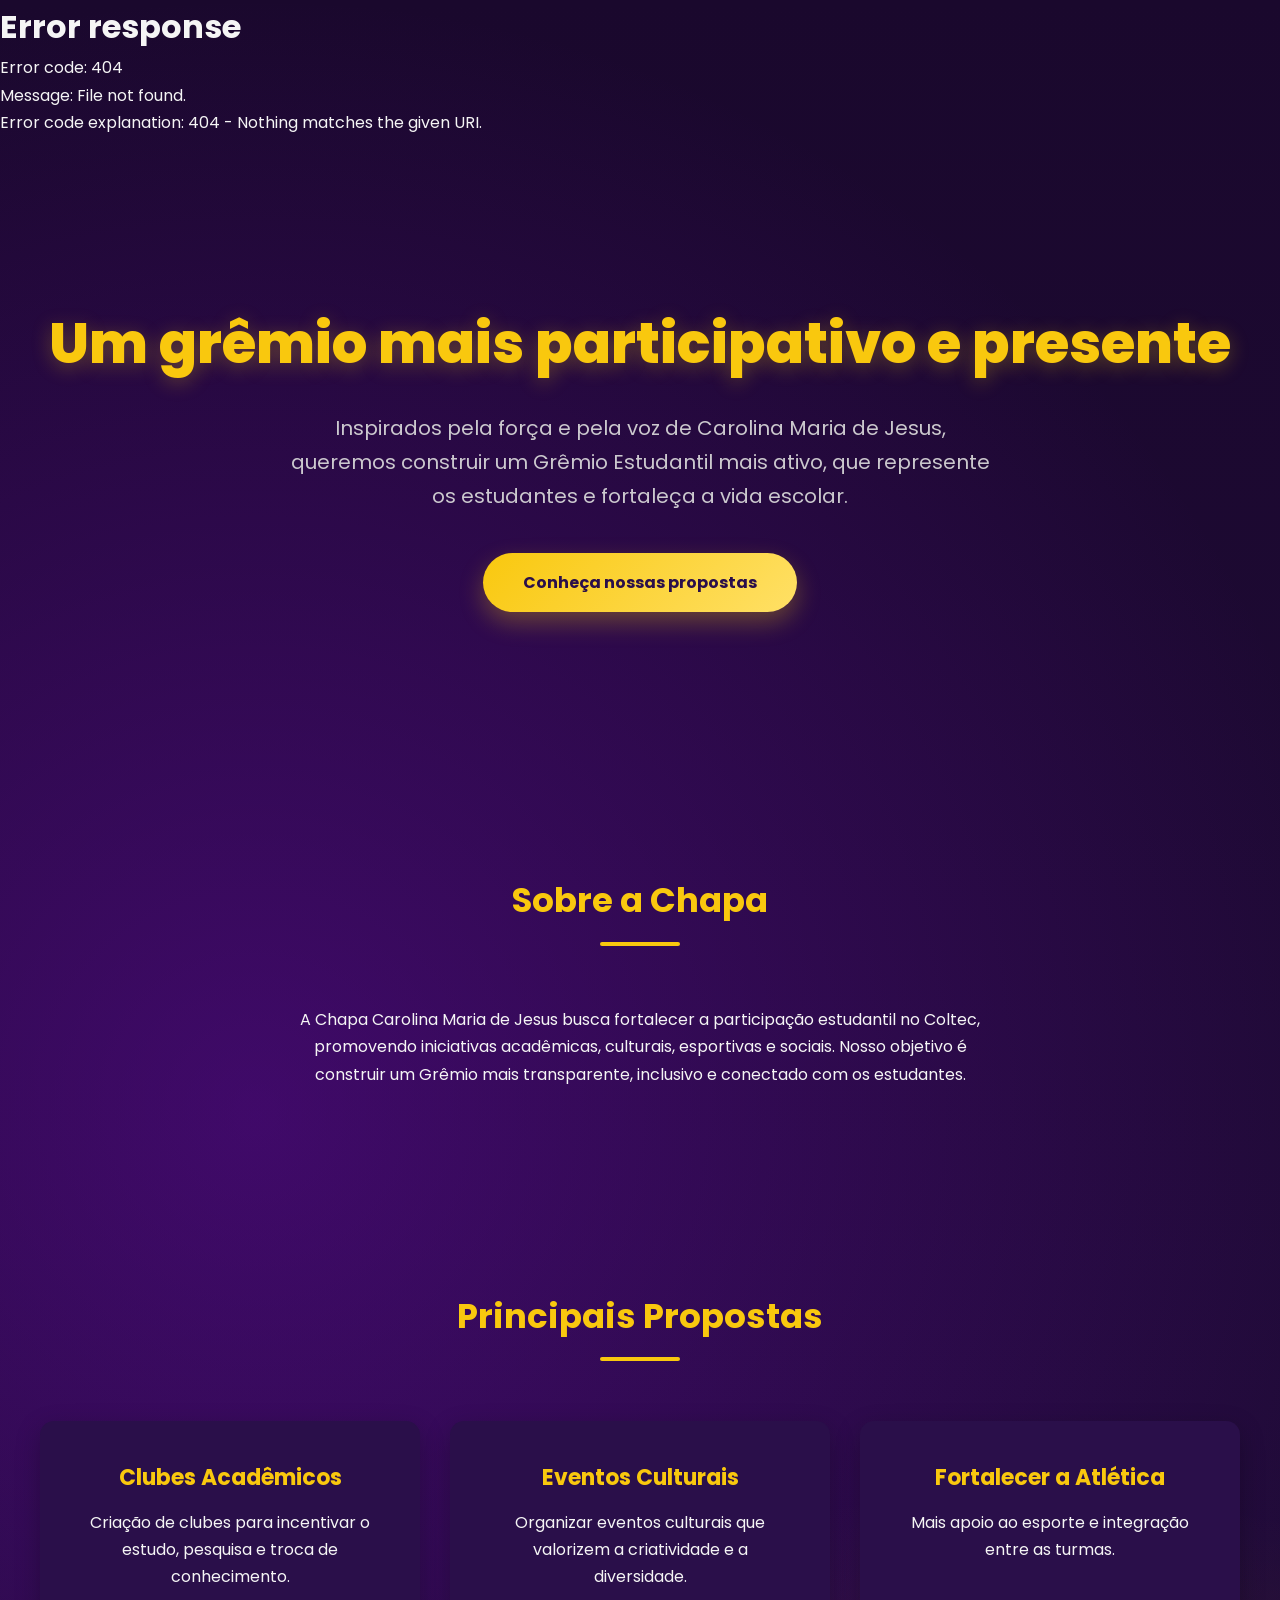
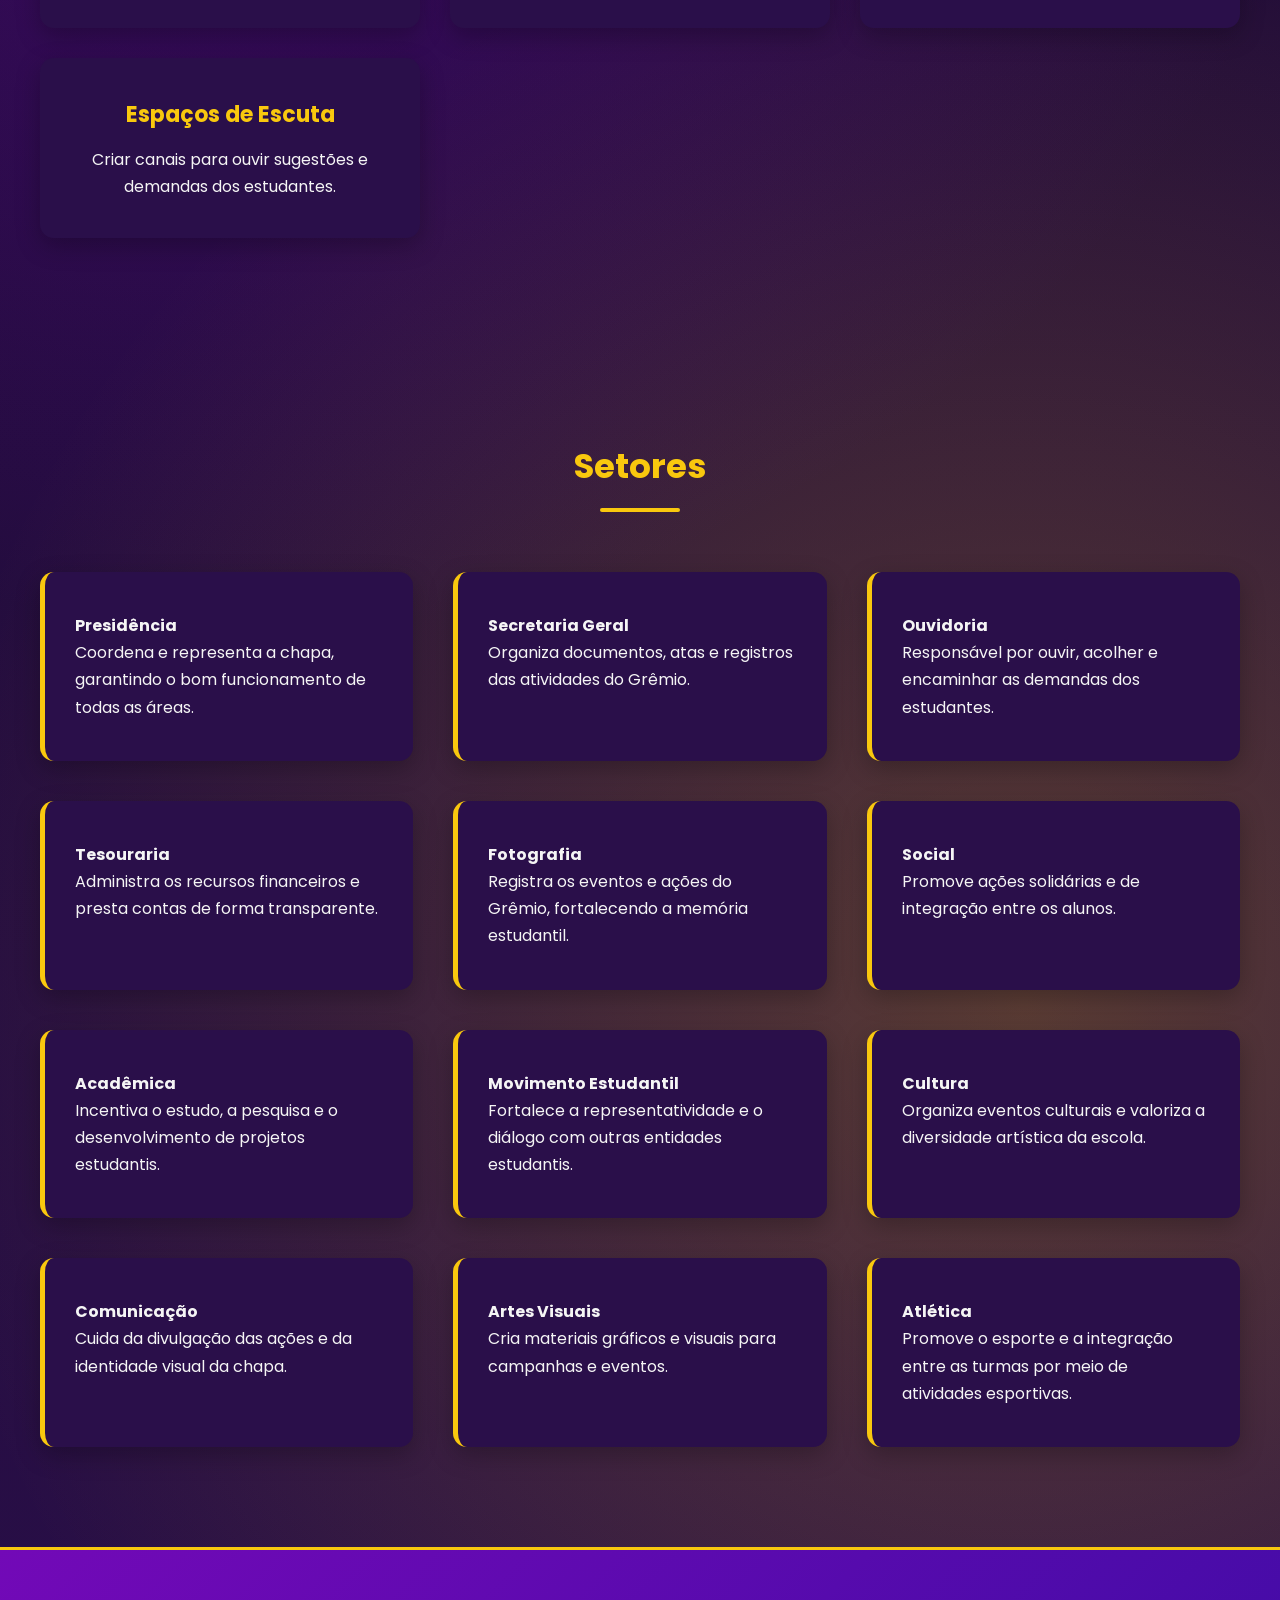
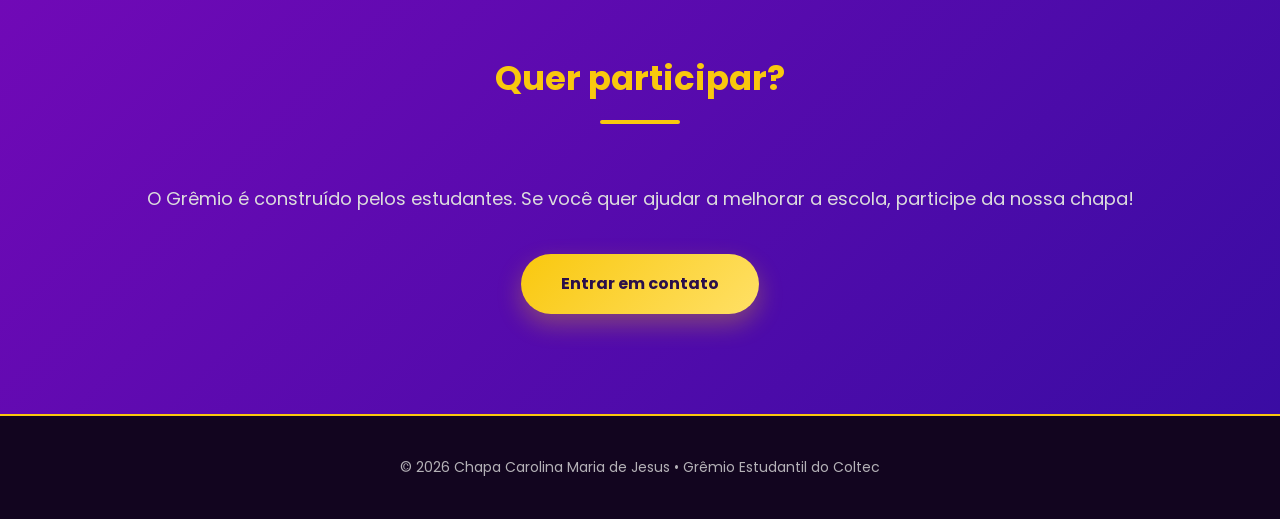
==== index.html @ 20ac2f7f "Arquivos principais" ====
<!DOCTYPE html>
<html lang="pt-BR">
<head>
<meta charset="UTF-8">
<meta name="viewport" content="width=device-width, initial-scale=1.0">
<title>Chapa Carolina Maria de Jesus</title>
<link rel="stylesheet" href="/style.css">
<link rel="preconnect" href="https://fonts.googleapis.com">
<link rel="preconnect" href="https://fonts.gstatic.com" crossorigin>
<link href="https://fonts.googleapis.com/css2?family=Poppins:wght@400;600;700;800&display=swap" rel="stylesheet">
</head>

<body>

<section id="inicio" class="hero">
<div class="container">
<h2>Um grêmio mais participativo e presente</h2>
<p>
Inspirados pela força e pela voz de Carolina Maria de Jesus, queremos
construir um Grêmio Estudantil mais ativo, que represente os estudantes
e fortaleça a vida escolar.
</p>
<a class="button" href="#propostas">Conheça nossas propostas</a>
</div>
</section>

<section id="sobre">
<div class="container">
<h2 class="section-title">Sobre a Chapa</h2>
<p style="text-align:center; max-width:700px; margin:auto;">
A Chapa Carolina Maria de Jesus busca fortalecer a participação
estudantil no Coltec, promovendo iniciativas acadêmicas, culturais,
esportivas e sociais. Nosso objetivo é construir um Grêmio mais
transparente, inclusivo e conectado com os estudantes.
</p>
</div>
</section>

<section id="propostas">
<div class="container">
<h2 class="section-title">Principais Propostas</h2>
<div class="cards">
<div class="card">
<h3>Clubes Acadêmicos</h3>
<p>Criação de clubes para incentivar o estudo, pesquisa e troca de conhecimento.</p>
</div>
<div class="card">
<h3>Eventos Culturais</h3>
<p>Organizar eventos culturais que valorizem a criatividade e a diversidade.</p>
</div>
<div class="card">
<h3>Fortalecer a Atlética</h3>
<p>Mais apoio ao esporte e integração entre as turmas.</p>
</div>
<div class="card">
<h3>Espaços de Escuta</h3>
<p>Criar canais para ouvir sugestões e demandas dos estudantes.</p>
</div>
</div>
</div>
</section>

<section id="setores">
<div class="container">
<h2 class="section-title">Setores</h2>
<div class="team">

<a href="/setores" class="member">
<h4>Presidência</h4>
<p>Coordena e representa a chapa, garantindo o bom funcionamento de todas as áreas.</p>
</a>

<a href="/setores" class="member">
<h4>Secretaria Geral</h4>
<p>Organiza documentos, atas e registros das atividades do Grêmio.</p>
</a>

<a href="/setores" class="member">
<h4>Ouvidoria</h4>
<p>Responsável por ouvir, acolher e encaminhar as demandas dos estudantes.</p>
</a>

<a href="/setores" class="member">
<h4>Tesouraria</h4>
<p>Administra os recursos financeiros e presta contas de forma transparente.</p>
</a>

<a href="/setores" class="member">
<h4>Fotografia</h4>
<p>Registra os eventos e ações do Grêmio, fortalecendo a memória estudantil.</p>
</a>

<a href="/setores" class="member">
<h4>Social</h4>
<p>Promove ações solidárias e de integração entre os alunos.</p>
</a>

<a href="/setores" class="member">
<h4>Acadêmica</h4>
<p>Incentiva o estudo, a pesquisa e o desenvolvimento de projetos estudantis.</p>
</a>

<a href="/setores" class="member">
<h4>Movimento Estudantil</h4>
<p>Fortalece a representatividade e o diálogo com outras entidades estudantis.</p>
</a>

<a href="/setores" class="member">
<h4>Cultura</h4>
<p>Organiza eventos culturais e valoriza a diversidade artística da escola.</p>
</a>

<a href="/setores" class="member">
<h4>Comunicação</h4>
<p>Cuida da divulgação das ações e da identidade visual da chapa.</p>
</a>

<a href="/setores" class="member">
<h4>Artes Visuais</h4>
<p>Cria materiais gráficos e visuais para campanhas e eventos.</p>
</a>

<a href="/setores" class="member">
<h4>Atlética</h4>
<p>Promove o esporte e a integração entre as turmas por meio de atividades esportivas.</p>
</a>

</div>
</div>
</section>

<section id="participar" class="cta">
<div class="container">
<h2 class="section-title">Quer participar?</h2>
<p>
O Grêmio é construído pelos estudantes. Se você quer ajudar a melhorar
a escola, participe da nossa chapa!
</p>
<a class="button" href="mailto:contato@chapa-carolina.com">Entrar em contato</a>
</div>
</section>

<footer>
<div class="container">
<p>© 2026 Chapa Carolina Maria de Jesus • Grêmio Estudantil do Coltec</p>
</div>
</footer>

<script src="/script.js"></script>
</body>
</html>
---- style.css ----
/* ===== RESET ===== */
* {
    margin: 0;
    padding: 0;
    box-sizing: border-box;
}

a {
    text-decoration: none;
}

/* ===== VARIÁVEIS ===== */
:root {
    --purple-dark: #3a0ca3;
    --purple: #7209b7;
    --yellow: #f9c80e;
    --yellow-light: #ffe066;
    --text: #f5f5f5;
    --light-text: #ddd;
    --background: #1a082d;
    --card-bg: #2a0f4a;
    --border-radius: 14px;
    --shadow: 0 8px 24px rgba(0, 0, 0, 0.25);
}

/* ===== BASE ===== */
body {
    font-family: "Poppins", "Segoe UI", Arial, sans-serif;
    color: var(--text);
    background: radial-gradient(circle at 20% 30%, rgba(114, 9, 183, 0.4), transparent 40%),
                radial-gradient(circle at 80% 70%, rgba(249, 200, 14, 0.25), transparent 40%),
                linear-gradient(180deg, #1a082d, #2a0f4a);
    min-height: 100vh;
    line-height: 1.7;
}

/* ===== LAYOUT ===== */
section {
    padding: 100px 20px;
}

.container {
    max-width: 1200px;
    margin: auto;
}

/* ===== HEADER ===== */
header {
    background: linear-gradient(180deg, rgba(0, 0, 0, 0.6), rgba(0, 0, 0, 0.3));
    text-align: center;
    padding: 40px 20px;
    border-bottom: 3px solid var(--yellow);
}

header h1 {
    font-size: 38px;
    font-weight: 700;
    color: var(--yellow);
    letter-spacing: 1px;
}

/* ===== NAVBAR ===== */
nav {
    margin-top: 15px;
}

nav a {
    color: var(--text);
    text-decoration: none;
    margin: 0 18px;
    font-weight: 600;
    position: relative;
    transition: 0.3s;
}

nav a::after {
    content: "";
    position: absolute;
    width: 0%;
    height: 2px;
    background: var(--yellow);
    left: 0;
    bottom: -4px;
    transition: 0.3s;
}

nav a:hover::after {
    width: 100%;
}

/* ===== HERO ===== */
.hero {
    text-align: center;
    padding: 160px 20px;
    position: relative;
}

.hero h2 {
    font-size: 56px;
    font-weight: 800;
    color: var(--yellow);
    margin-bottom: 20px;
    text-shadow: 0 4px 20px rgba(249, 200, 14, 0.3);
}

.hero p {
    max-width: 720px;
    margin: auto;
    font-size: 20px;
    color: var(--light-text);
    opacity: 0.9;
}

/* ===== BOTÕES ===== */
.button {
    display: inline-block;
    margin-top: 40px;
    padding: 16px 40px;
    background: linear-gradient(135deg, var(--yellow), var(--yellow-light));
    color: #2a0f4a;
    text-decoration: none;
    font-weight: 700;
    border-radius: 50px;
    transition: 0.3s;
    box-shadow: 0 10px 25px rgba(249, 200, 14, 0.3);
}

.button:hover {
    transform: translateY(-4px);
    box-shadow: 0 15px 35px rgba(249, 200, 14, 0.45);
}

/* ===== TÍTULOS ===== */
.section-title {
    text-align: center;
    font-size: 34px;
    margin-bottom: 60px;
    color: var(--yellow);
    position: relative;
}

.section-title::after {
    content: "";
    display: block;
    width: 80px;
    height: 4px;
    background: var(--yellow);
    margin: 12px auto 0;
    border-radius: 2px;
}

/* ===== CARDS ===== */
.cards {
    display: grid;
    grid-template-columns: repeat(auto-fit, minmax(280px, 1fr));
    gap: 30px;
}

.card {
    background: var(--card-bg);
    padding: 36px;
    border-radius: var(--border-radius);
    text-align: center;
    box-shadow: var(--shadow);
    transition: 0.3s;
    border: 2px solid transparent;
}

.card:hover {
    transform: translateY(-10px);
    border-color: var(--yellow);
    box-shadow: 0 20px 50px rgba(249, 200, 14, 0.25);
}

.card h3 {
    color: var(--yellow);
    margin-bottom: 12px;
    font-size: 22px;
}

/* ===== EQUIPE ===== */
.team {
    display: grid;
    grid-template-columns: repeat(auto-fit, minmax(280px, 1fr));
    gap: 40px;
    justify-items: stretch;
}

.member {
    background: var(--card-bg);
    padding: 40px 30px;
    border-radius: var(--border-radius);
    text-align: left;
    box-shadow: var(--shadow);
    transition: 0.3s;
    border-left: 5px solid var(--yellow);
    color: var(--text);
    cursor: pointer;
    position: relative;
    overflow: hidden;
}

.member::after {
    content: "";
    position: absolute;
    inset: 0;
    background: linear-gradient(135deg, var(--yellow), var(--yellow-light));
    opacity: 0;
    transition: 0.3s;
    z-index: 0;
}

.member:hover::after {
    opacity: 0.15;
}

.member h4, .member p {
    position: relative;
    z-index: 1;
}

.member:hover {
    transform: translateY(-4px);
    box-shadow: 0 20px 40px rgba(249, 200, 14, 0.25);
}

/* ===== SETORES ===== */
.setor {
    padding: 120px 20px;
    background: rgba(255, 255, 255, 0.02);
    border-top: 2px solid rgba(249, 200, 14, 0.2);
}

.setor:nth-child(even) {
    background: rgba(114, 9, 183, 0.05);
}

.setor-title {
    text-align: center;
    font-size: 36px;
    color: var(--yellow);
    margin-bottom: 20px;
}

.setor-desc {
    max-width: 800px;
    margin: 0 auto 60px;
    text-align: center;
    color: var(--light-text);
    font-size: 18px;
    line-height: 1.7;
}

/* ===== DIRETORES ===== */
.diretores {
    display: flex;
    justify-content: center;
    flex-wrap: wrap;
    gap: 40px;
    margin-bottom: 60px;
}

.pessoa {
    position: relative;
    text-align: center;
    background: var(--card-bg);
    padding: 30px 20px;
    border-radius: var(--border-radius);
    box-shadow: var(--shadow);
    transition: 0.3s;
    width: 220px;
}

.pessoa:hover {
    transform: translateY(-6px);
    box-shadow: 0 20px 40px rgba(249, 200, 14, 0.25);
}

.pessoa img {
    width: 120px;
    height: 120px;
    border-radius: 50%;
    object-fit: cover;
    margin-bottom: 15px;
    border: 3px solid var(--yellow);
}

.pessoa h4 {
    color: var(--text);
    font-size: 18px;
    margin-top: 5px;
}

/* ===== BADGE ===== */

.pessoa .badge {
    position: absolute;
    top: 15px;
    right: 15px;
    background: var(--yellow);
    color: #2a0f4a;
    font-weight: 700;
    font-size: 12px;
    padding: 6px 10px;
    border-radius: 20px;
    text-transform: uppercase;
    letter-spacing: 0.5px;
}

.badge.vice {
    top: 25px;
    right: 25px;
}

/* ===== AJUSTES PARA INTEGRANTES ===== */
.integrantes-carousel {
    position: relative;
    overflow: visible; /* evita cortar sombras e brilhos */
    max-width: 900px;
    margin: 0 auto;
}

.carousel-track {
    display: flex;
    justify-content: center;
    flex-wrap: wrap;
    gap: 25px;
}

.integrante {
    flex: 0 0 180px;
    background: var(--card-bg);
    border-radius: var(--border-radius);
    text-align: center;
    padding: 20px;
    box-shadow: var(--shadow);
    transition: 0.3s;
}

.integrante:hover {
    transform: translateY(-4px);
    box-shadow: 0 15px 35px rgba(249, 200, 14, 0.25);
}

.integrante img {
    width: 90px;
    height: 90px;
    border-radius: 50%;
    object-fit: cover;
    margin-bottom: 10px;
    border: 2px solid var(--yellow);
}

.integrante p {
    color: var(--light-text);
    font-size: 15px;
}

/* ===== RESPONSIVIDADE ===== */
@media (max-width: 768px) {
    .diretores {
        flex-direction: column;
        align-items: center;
    }

    .pessoa {
        width: 80%;
    }

    .carousel-btn.prev {
        left: 5px;
    }

    .carousel-btn.next {
        right: 5px;
    }
}

/* ===== CTA ===== */
.cta {
    text-align: center;
    color: var(--text);
    background: linear-gradient(135deg, var(--purple), var(--purple-dark));
    padding: 100px 20px;
    border-top: 3px solid var(--yellow);
}

.cta p {
    color: var(--light-text);
    font-size: 18px;
}

/* ===== FOOTER ===== */
footer {
    background: #12051f;
    color: var(--light-text);
    text-align: center;
    padding: 40px;
    border-top: 2px solid var(--yellow);
}

footer p {
    font-size: 14px;
    opacity: 0.8;
}
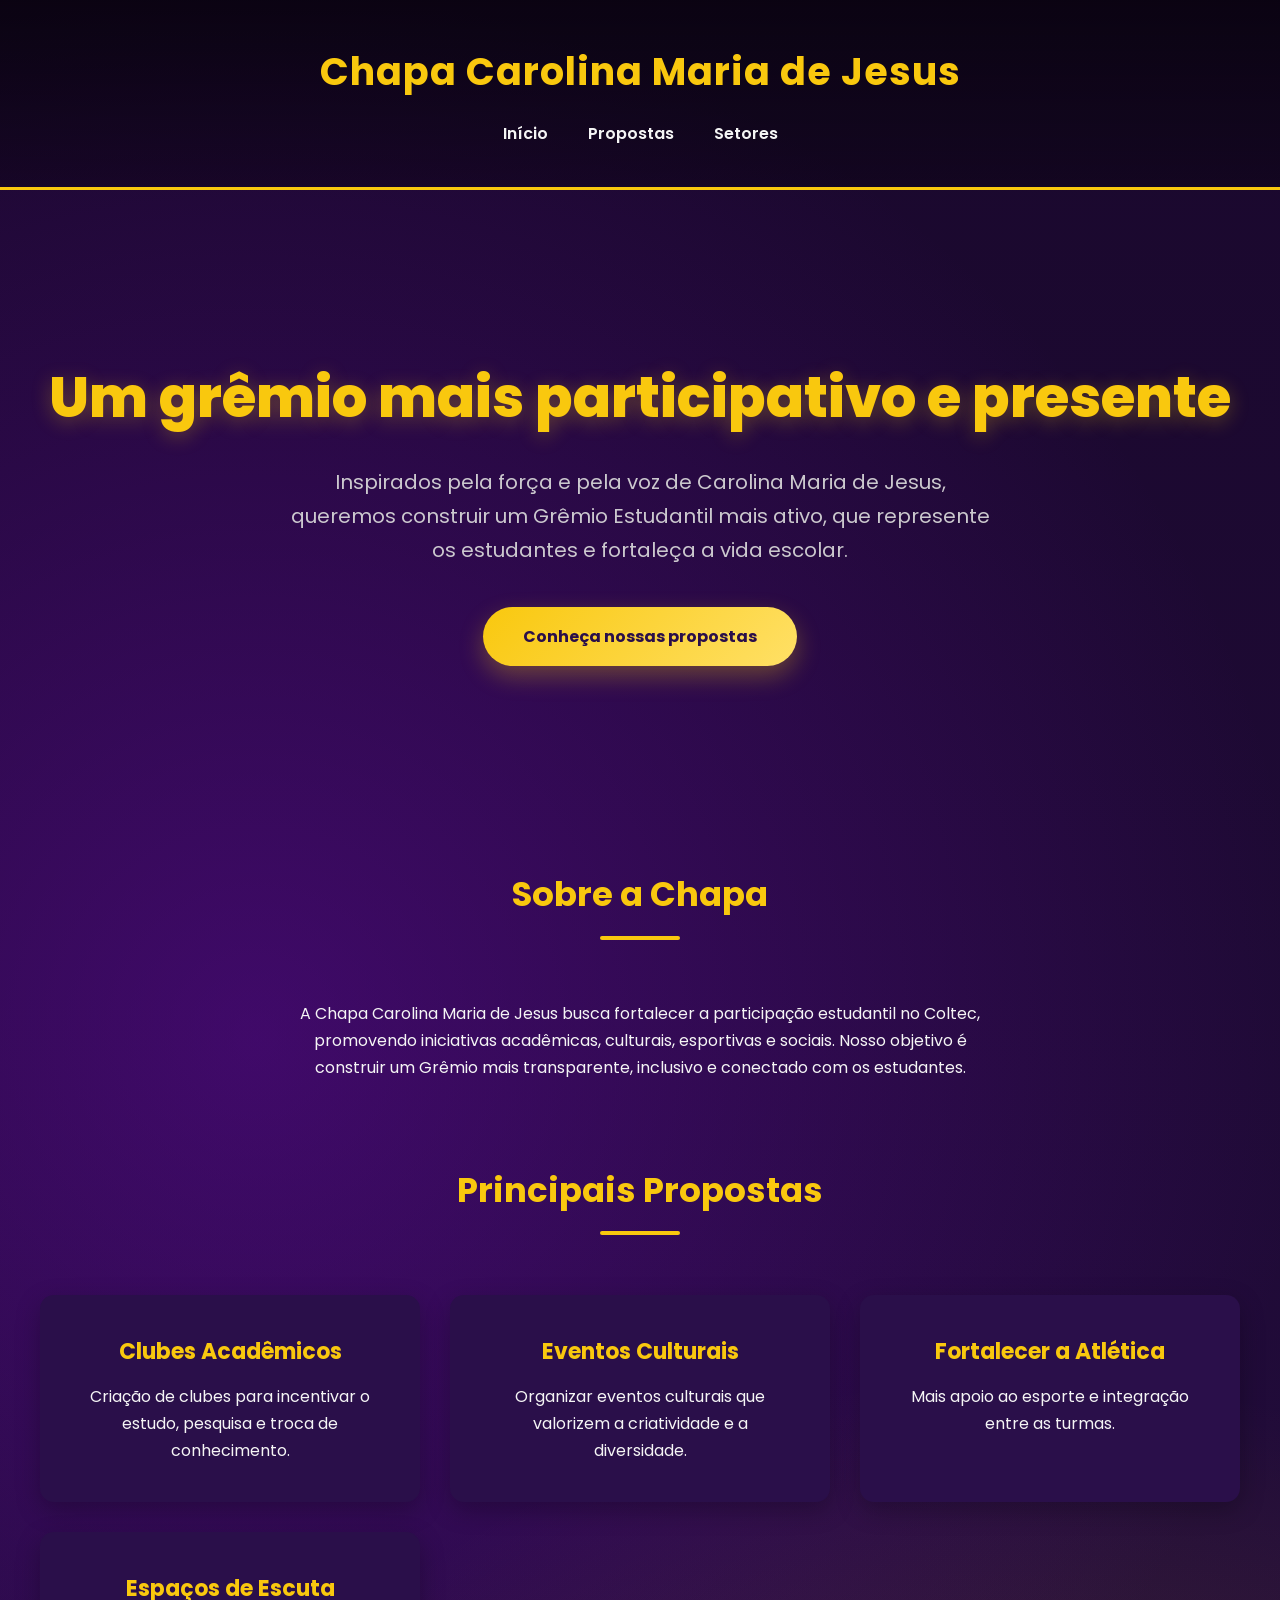
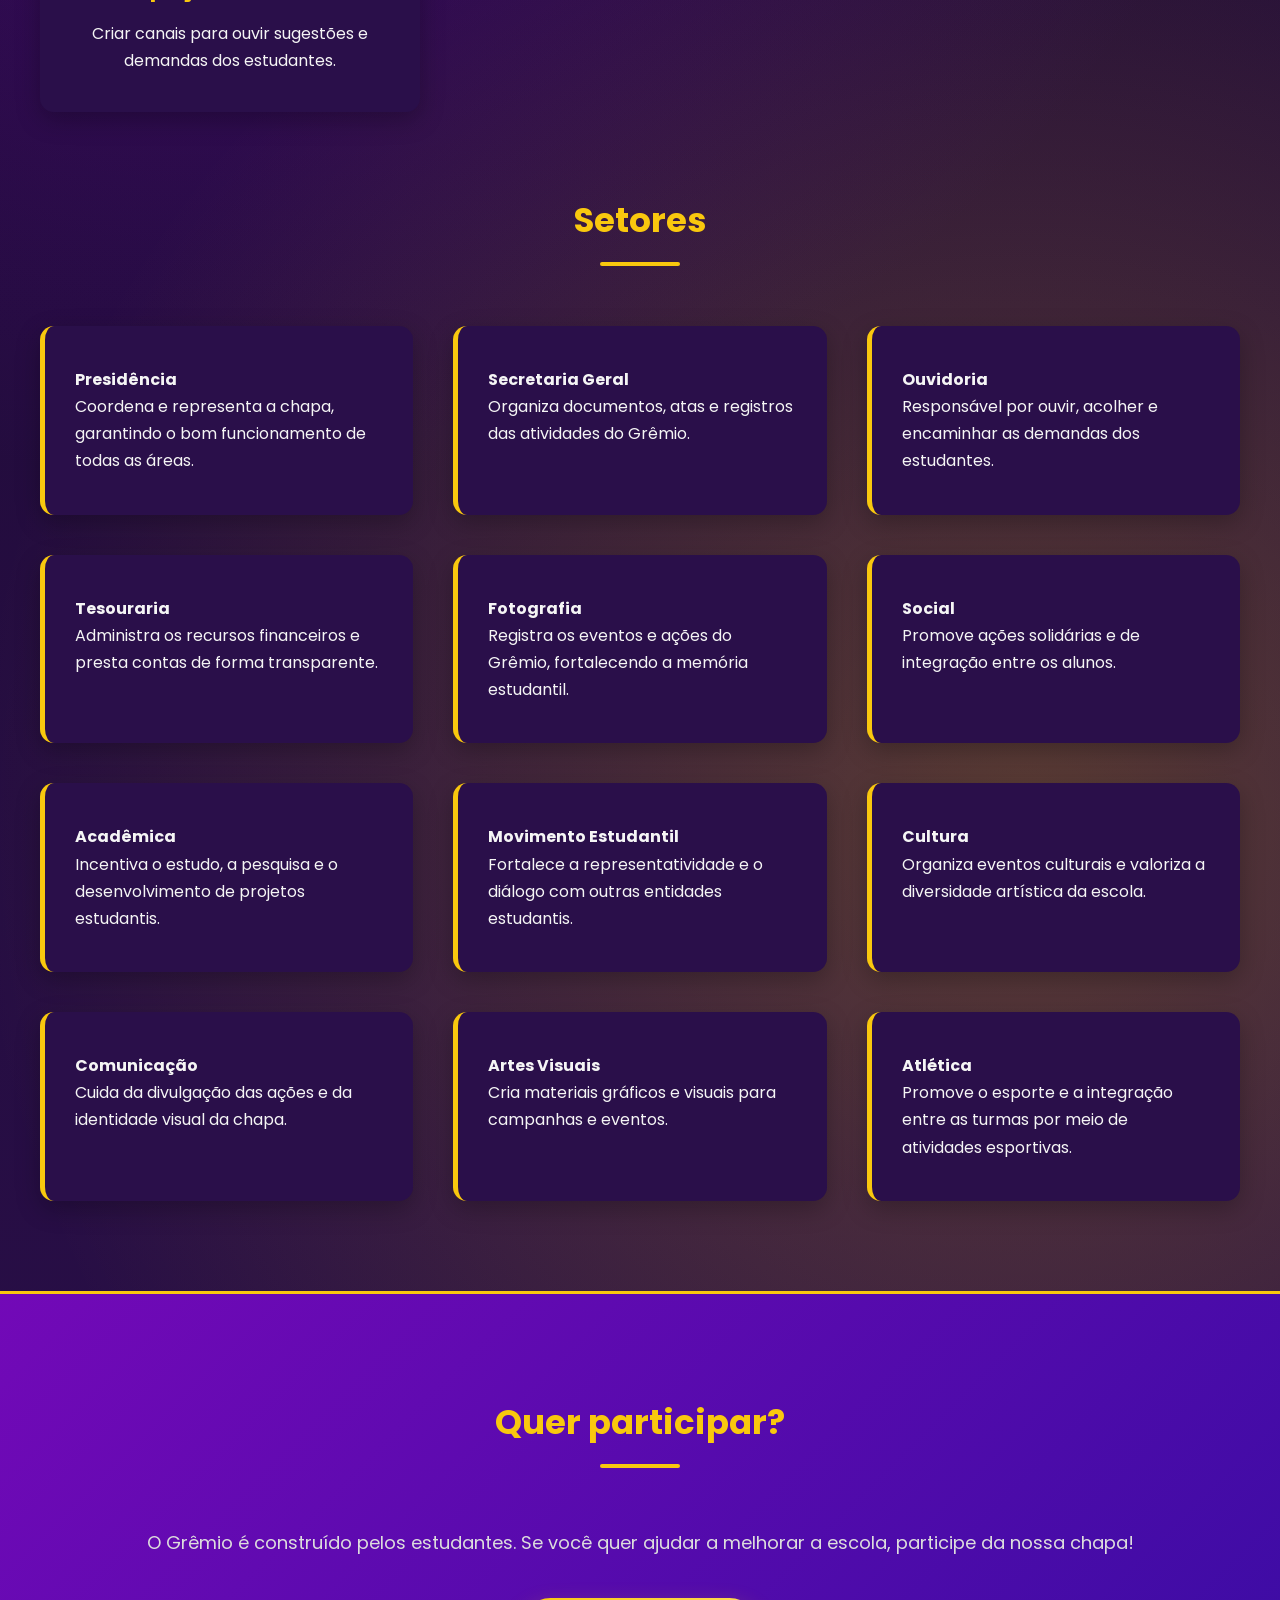
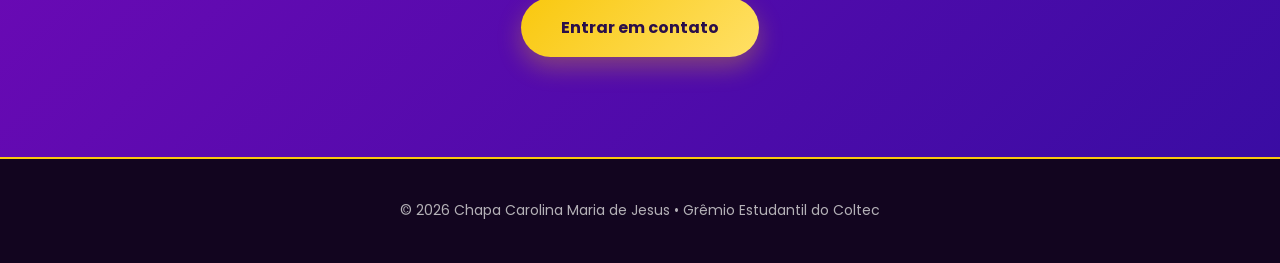
==== commit 0c3f1a05: "Primeio commit do VSCode" ====
--- a/index.html
+++ b/index.html
@@ -1,151 +1,151 @@
-<!DOCTYPE html>
-<html lang="pt-BR">
-<head>
-<meta charset="UTF-8">
-<meta name="viewport" content="width=device-width, initial-scale=1.0">
-<title>Chapa Carolina Maria de Jesus</title>
-<link rel="stylesheet" href="/style.css">
-<link rel="preconnect" href="https://fonts.googleapis.com">
-<link rel="preconnect" href="https://fonts.gstatic.com" crossorigin>
-<link href="https://fonts.googleapis.com/css2?family=Poppins:wght@400;600;700;800&display=swap" rel="stylesheet">
-</head>
-
-<body>
-
-<section id="inicio" class="hero">
-<div class="container">
-<h2>Um grêmio mais participativo e presente</h2>
-<p>
-Inspirados pela força e pela voz de Carolina Maria de Jesus, queremos
-construir um Grêmio Estudantil mais ativo, que represente os estudantes
-e fortaleça a vida escolar.
-</p>
-<a class="button" href="#propostas">Conheça nossas propostas</a>
-</div>
-</section>
-
-<section id="sobre">
-<div class="container">
-<h2 class="section-title">Sobre a Chapa</h2>
-<p style="text-align:center; max-width:700px; margin:auto;">
-A Chapa Carolina Maria de Jesus busca fortalecer a participação
-estudantil no Coltec, promovendo iniciativas acadêmicas, culturais,
-esportivas e sociais. Nosso objetivo é construir um Grêmio mais
-transparente, inclusivo e conectado com os estudantes.
-</p>
-</div>
-</section>
-
-<section id="propostas">
-<div class="container">
-<h2 class="section-title">Principais Propostas</h2>
-<div class="cards">
-<div class="card">
-<h3>Clubes Acadêmicos</h3>
-<p>Criação de clubes para incentivar o estudo, pesquisa e troca de conhecimento.</p>
-</div>
-<div class="card">
-<h3>Eventos Culturais</h3>
-<p>Organizar eventos culturais que valorizem a criatividade e a diversidade.</p>
-</div>
-<div class="card">
-<h3>Fortalecer a Atlética</h3>
-<p>Mais apoio ao esporte e integração entre as turmas.</p>
-</div>
-<div class="card">
-<h3>Espaços de Escuta</h3>
-<p>Criar canais para ouvir sugestões e demandas dos estudantes.</p>
-</div>
-</div>
-</div>
-</section>
-
-<section id="setores">
-<div class="container">
-<h2 class="section-title">Setores</h2>
-<div class="team">
-
-<a href="/setores" class="member">
-<h4>Presidência</h4>
-<p>Coordena e representa a chapa, garantindo o bom funcionamento de todas as áreas.</p>
-</a>
-
-<a href="/setores" class="member">
-<h4>Secretaria Geral</h4>
-<p>Organiza documentos, atas e registros das atividades do Grêmio.</p>
-</a>
-
-<a href="/setores" class="member">
-<h4>Ouvidoria</h4>
-<p>Responsável por ouvir, acolher e encaminhar as demandas dos estudantes.</p>
-</a>
-
-<a href="/setores" class="member">
-<h4>Tesouraria</h4>
-<p>Administra os recursos financeiros e presta contas de forma transparente.</p>
-</a>
-
-<a href="/setores" class="member">
-<h4>Fotografia</h4>
-<p>Registra os eventos e ações do Grêmio, fortalecendo a memória estudantil.</p>
-</a>
-
-<a href="/setores" class="member">
-<h4>Social</h4>
-<p>Promove ações solidárias e de integração entre os alunos.</p>
-</a>
-
-<a href="/setores" class="member">
-<h4>Acadêmica</h4>
-<p>Incentiva o estudo, a pesquisa e o desenvolvimento de projetos estudantis.</p>
-</a>
-
-<a href="/setores" class="member">
-<h4>Movimento Estudantil</h4>
-<p>Fortalece a representatividade e o diálogo com outras entidades estudantis.</p>
-</a>
-
-<a href="/setores" class="member">
-<h4>Cultura</h4>
-<p>Organiza eventos culturais e valoriza a diversidade artística da escola.</p>
-</a>
-
-<a href="/setores" class="member">
-<h4>Comunicação</h4>
-<p>Cuida da divulgação das ações e da identidade visual da chapa.</p>
-</a>
-
-<a href="/setores" class="member">
-<h4>Artes Visuais</h4>
-<p>Cria materiais gráficos e visuais para campanhas e eventos.</p>
-</a>
-
-<a href="/setores" class="member">
-<h4>Atlética</h4>
-<p>Promove o esporte e a integração entre as turmas por meio de atividades esportivas.</p>
-</a>
-
-</div>
-</div>
-</section>
-
-<section id="participar" class="cta">
-<div class="container">
-<h2 class="section-title">Quer participar?</h2>
-<p>
-O Grêmio é construído pelos estudantes. Se você quer ajudar a melhorar
-a escola, participe da nossa chapa!
-</p>
-<a class="button" href="mailto:contato@chapa-carolina.com">Entrar em contato</a>
-</div>
-</section>
-
-<footer>
-<div class="container">
-<p>© 2026 Chapa Carolina Maria de Jesus • Grêmio Estudantil do Coltec</p>
-</div>
-</footer>
-
-<script src="/script.js"></script>
-</body>
+<!DOCTYPE html>
+<html lang="pt-BR">
+<head>
+<meta charset="UTF-8">
+<meta name="viewport" content="width=device-width, initial-scale=1.0">
+<title>Chapa Carolina Maria de Jesus</title>
+<link rel="stylesheet" href="/style.css">
+<link rel="preconnect" href="https://fonts.googleapis.com">
+<link rel="preconnect" href="https://fonts.gstatic.com" crossorigin>
+<link href="https://fonts.googleapis.com/css2?family=Poppins:wght@400;600;700;800&display=swap" rel="stylesheet">
+</head>
+
+<body>
+
+<section id="inicio" class="hero">
+<div class="container">
+<h2>Um grêmio mais participativo e presente</h2>
+<p>
+Inspirados pela força e pela voz de Carolina Maria de Jesus, queremos
+construir um Grêmio Estudantil mais ativo, que represente os estudantes
+e fortaleça a vida escolar.
+</p>
+<a class="button" href="#propostas">Conheça nossas propostas</a>
+</div>
+</section>
+
+<section id="sobre">
+<div class="container">
+<h2 class="section-title">Sobre a Chapa</h2>
+<p style="text-align:center; max-width:700px; margin:auto;">
+A Chapa Carolina Maria de Jesus busca fortalecer a participação
+estudantil no Coltec, promovendo iniciativas acadêmicas, culturais,
+esportivas e sociais. Nosso objetivo é construir um Grêmio mais
+transparente, inclusivo e conectado com os estudantes.
+</p>
+</div>
+</section>
+
+<section id="propostas">
+<div class="container">
+<h2 class="section-title">Principais Propostas</h2>
+<div class="cards">
+<div class="card">
+<h3>Clubes Acadêmicos</h3>
+<p>Criação de clubes para incentivar o estudo, pesquisa e troca de conhecimento.</p>
+</div>
+<div class="card">
+<h3>Eventos Culturais</h3>
+<p>Organizar eventos culturais que valorizem a criatividade e a diversidade.</p>
+</div>
+<div class="card">
+<h3>Fortalecer a Atlética</h3>
+<p>Mais apoio ao esporte e integração entre as turmas.</p>
+</div>
+<div class="card">
+<h3>Espaços de Escuta</h3>
+<p>Criar canais para ouvir sugestões e demandas dos estudantes.</p>
+</div>
+</div>
+</div>
+</section>
+
+<section id="setores">
+<div class="container">
+<h2 class="section-title">Setores</h2>
+<div class="team">
+
+<a href="/setores#presidencia" class="member">
+<h4>Presidência</h4>
+<p>Coordena e representa a chapa, garantindo o bom funcionamento de todas as áreas.</p>
+</a>
+
+<a href="/setores#secretaria-geral" class="member">
+<h4>Secretaria Geral</h4>
+<p>Organiza documentos, atas e registros das atividades do Grêmio.</p>
+</a>
+
+<a href="/setores#ouvidoria" class="member">
+<h4>Ouvidoria</h4>
+<p>Responsável por ouvir, acolher e encaminhar as demandas dos estudantes.</p>
+</a>
+
+<a href="/setores#tesouraria" class="member">
+<h4>Tesouraria</h4>
+<p>Administra os recursos financeiros e presta contas de forma transparente.</p>
+</a>
+
+<a href="/setores#fotografia" class="member">
+<h4>Fotografia</h4>
+<p>Registra os eventos e ações do Grêmio, fortalecendo a memória estudantil.</p>
+</a>
+
+<a href="/setores#social" class="member">
+<h4>Social</h4>
+<p>Promove ações solidárias e de integração entre os alunos.</p>
+</a>
+
+<a href="/setores#academica" class="member">
+<h4>Acadêmica</h4>
+<p>Incentiva o estudo, a pesquisa e o desenvolvimento de projetos estudantis.</p>
+</a>
+
+<a href="/setores#movimento-estudantil" class="member">
+<h4>Movimento Estudantil</h4>
+<p>Fortalece a representatividade e o diálogo com outras entidades estudantis.</p>
+</a>
+
+<a href="/setores#cultura" class="member">
+<h4>Cultura</h4>
+<p>Organiza eventos culturais e valoriza a diversidade artística da escola.</p>
+</a>
+
+<a href="/setores#comunicacao" class="member">
+<h4>Comunicação</h4>
+<p>Cuida da divulgação das ações e da identidade visual da chapa.</p>
+</a>
+
+<a href="/setores#artes-visuais" class="member">
+<h4>Artes Visuais</h4>
+<p>Cria materiais gráficos e visuais para campanhas e eventos.</p>
+</a>
+
+<a href="/setores#atletica" class="member">
+<h4>Atlética</h4>
+<p>Promove o esporte e a integração entre as turmas por meio de atividades esportivas.</p>
+</a>
+
+</div>
+</div>
+</section>
+
+<section id="participar" class="cta">
+<div class="container">
+<h2 class="section-title">Quer participar?</h2>
+<p>
+O Grêmio é construído pelos estudantes. Se você quer ajudar a melhorar
+a escola, participe da nossa chapa!
+</p>
+<a class="button" href="mailto:contato@chapa-carolina.com">Entrar em contato</a>
+</div>
+</section>
+
+<footer>
+<div class="container">
+<p>© 2026 Chapa Carolina Maria de Jesus • Grêmio Estudantil do Coltec</p>
+</div>
+</footer>
+
+<script src="/script.js"></script>
+</body>
 </html>
--- a/style.css
+++ b/style.css
@@ -1,405 +1,410 @@
-/* ===== RESET ===== */
-* {
-    margin: 0;
-    padding: 0;
-    box-sizing: border-box;
-}
-
-a {
-    text-decoration: none;
-}
-
-/* ===== VARIÁVEIS ===== */
-:root {
-    --purple-dark: #3a0ca3;
-    --purple: #7209b7;
-    --yellow: #f9c80e;
-    --yellow-light: #ffe066;
-    --text: #f5f5f5;
-    --light-text: #ddd;
-    --background: #1a082d;
-    --card-bg: #2a0f4a;
-    --border-radius: 14px;
-    --shadow: 0 8px 24px rgba(0, 0, 0, 0.25);
-}
-
-/* ===== BASE ===== */
-body {
-    font-family: "Poppins", "Segoe UI", Arial, sans-serif;
-    color: var(--text);
-    background: radial-gradient(circle at 20% 30%, rgba(114, 9, 183, 0.4), transparent 40%),
-                radial-gradient(circle at 80% 70%, rgba(249, 200, 14, 0.25), transparent 40%),
-                linear-gradient(180deg, #1a082d, #2a0f4a);
-    min-height: 100vh;
-    line-height: 1.7;
-}
-
-/* ===== LAYOUT ===== */
-section {
-    padding: 100px 20px;
-}
-
-.container {
-    max-width: 1200px;
-    margin: auto;
-}
-
-/* ===== HEADER ===== */
-header {
-    background: linear-gradient(180deg, rgba(0, 0, 0, 0.6), rgba(0, 0, 0, 0.3));
-    text-align: center;
-    padding: 40px 20px;
-    border-bottom: 3px solid var(--yellow);
-}
-
-header h1 {
-    font-size: 38px;
-    font-weight: 700;
-    color: var(--yellow);
-    letter-spacing: 1px;
-}
-
-/* ===== NAVBAR ===== */
-nav {
-    margin-top: 15px;
-}
-
-nav a {
-    color: var(--text);
-    text-decoration: none;
-    margin: 0 18px;
-    font-weight: 600;
-    position: relative;
-    transition: 0.3s;
-}
-
-nav a::after {
-    content: "";
-    position: absolute;
-    width: 0%;
-    height: 2px;
-    background: var(--yellow);
-    left: 0;
-    bottom: -4px;
-    transition: 0.3s;
-}
-
-nav a:hover::after {
-    width: 100%;
-}
-
-/* ===== HERO ===== */
-.hero {
-    text-align: center;
-    padding: 160px 20px;
-    position: relative;
-}
-
-.hero h2 {
-    font-size: 56px;
-    font-weight: 800;
-    color: var(--yellow);
-    margin-bottom: 20px;
-    text-shadow: 0 4px 20px rgba(249, 200, 14, 0.3);
-}
-
-.hero p {
-    max-width: 720px;
-    margin: auto;
-    font-size: 20px;
-    color: var(--light-text);
-    opacity: 0.9;
-}
-
-/* ===== BOTÕES ===== */
-.button {
-    display: inline-block;
-    margin-top: 40px;
-    padding: 16px 40px;
-    background: linear-gradient(135deg, var(--yellow), var(--yellow-light));
-    color: #2a0f4a;
-    text-decoration: none;
-    font-weight: 700;
-    border-radius: 50px;
-    transition: 0.3s;
-    box-shadow: 0 10px 25px rgba(249, 200, 14, 0.3);
-}
-
-.button:hover {
-    transform: translateY(-4px);
-    box-shadow: 0 15px 35px rgba(249, 200, 14, 0.45);
-}
-
-/* ===== TÍTULOS ===== */
-.section-title {
-    text-align: center;
-    font-size: 34px;
-    margin-bottom: 60px;
-    color: var(--yellow);
-    position: relative;
-}
-
-.section-title::after {
-    content: "";
-    display: block;
-    width: 80px;
-    height: 4px;
-    background: var(--yellow);
-    margin: 12px auto 0;
-    border-radius: 2px;
-}
-
-/* ===== CARDS ===== */
-.cards {
-    display: grid;
-    grid-template-columns: repeat(auto-fit, minmax(280px, 1fr));
-    gap: 30px;
-}
-
-.card {
-    background: var(--card-bg);
-    padding: 36px;
-    border-radius: var(--border-radius);
-    text-align: center;
-    box-shadow: var(--shadow);
-    transition: 0.3s;
-    border: 2px solid transparent;
-}
-
-.card:hover {
-    transform: translateY(-10px);
-    border-color: var(--yellow);
-    box-shadow: 0 20px 50px rgba(249, 200, 14, 0.25);
-}
-
-.card h3 {
-    color: var(--yellow);
-    margin-bottom: 12px;
-    font-size: 22px;
-}
-
-/* ===== EQUIPE ===== */
-.team {
-    display: grid;
-    grid-template-columns: repeat(auto-fit, minmax(280px, 1fr));
-    gap: 40px;
-    justify-items: stretch;
-}
-
-.member {
-    background: var(--card-bg);
-    padding: 40px 30px;
-    border-radius: var(--border-radius);
-    text-align: left;
-    box-shadow: var(--shadow);
-    transition: 0.3s;
-    border-left: 5px solid var(--yellow);
-    color: var(--text);
-    cursor: pointer;
-    position: relative;
-    overflow: hidden;
-}
-
-.member::after {
-    content: "";
-    position: absolute;
-    inset: 0;
-    background: linear-gradient(135deg, var(--yellow), var(--yellow-light));
-    opacity: 0;
-    transition: 0.3s;
-    z-index: 0;
-}
-
-.member:hover::after {
-    opacity: 0.15;
-}
-
-.member h4, .member p {
-    position: relative;
-    z-index: 1;
-}
-
-.member:hover {
-    transform: translateY(-4px);
-    box-shadow: 0 20px 40px rgba(249, 200, 14, 0.25);
-}
-
-/* ===== SETORES ===== */
-.setor {
-    padding: 120px 20px;
-    background: rgba(255, 255, 255, 0.02);
-    border-top: 2px solid rgba(249, 200, 14, 0.2);
-}
-
-.setor:nth-child(even) {
-    background: rgba(114, 9, 183, 0.05);
-}
-
-.setor-title {
-    text-align: center;
-    font-size: 36px;
-    color: var(--yellow);
-    margin-bottom: 20px;
-}
-
-.setor-desc {
-    max-width: 800px;
-    margin: 0 auto 60px;
-    text-align: center;
-    color: var(--light-text);
-    font-size: 18px;
-    line-height: 1.7;
-}
-
-/* ===== DIRETORES ===== */
-.diretores {
-    display: flex;
-    justify-content: center;
-    flex-wrap: wrap;
-    gap: 40px;
-    margin-bottom: 60px;
-}
-
-.pessoa {
-    position: relative;
-    text-align: center;
-    background: var(--card-bg);
-    padding: 30px 20px;
-    border-radius: var(--border-radius);
-    box-shadow: var(--shadow);
-    transition: 0.3s;
-    width: 220px;
-}
-
-.pessoa:hover {
-    transform: translateY(-6px);
-    box-shadow: 0 20px 40px rgba(249, 200, 14, 0.25);
-}
-
-.pessoa img {
-    width: 120px;
-    height: 120px;
-    border-radius: 50%;
-    object-fit: cover;
-    margin-bottom: 15px;
-    border: 3px solid var(--yellow);
-}
-
-.pessoa h4 {
-    color: var(--text);
-    font-size: 18px;
-    margin-top: 5px;
-}
-
-/* ===== BADGE ===== */
-
-.pessoa .badge {
-    position: absolute;
-    top: 15px;
-    right: 15px;
-    background: var(--yellow);
-    color: #2a0f4a;
-    font-weight: 700;
-    font-size: 12px;
-    padding: 6px 10px;
-    border-radius: 20px;
-    text-transform: uppercase;
-    letter-spacing: 0.5px;
-}
-
-.badge.vice {
-    top: 25px;
-    right: 25px;
-}
-
-/* ===== AJUSTES PARA INTEGRANTES ===== */
-.integrantes-carousel {
-    position: relative;
-    overflow: visible; /* evita cortar sombras e brilhos */
-    max-width: 900px;
-    margin: 0 auto;
-}
-
-.carousel-track {
-    display: flex;
-    justify-content: center;
-    flex-wrap: wrap;
-    gap: 25px;
-}
-
-.integrante {
-    flex: 0 0 180px;
-    background: var(--card-bg);
-    border-radius: var(--border-radius);
-    text-align: center;
-    padding: 20px;
-    box-shadow: var(--shadow);
-    transition: 0.3s;
-}
-
-.integrante:hover {
-    transform: translateY(-4px);
-    box-shadow: 0 15px 35px rgba(249, 200, 14, 0.25);
-}
-
-.integrante img {
-    width: 90px;
-    height: 90px;
-    border-radius: 50%;
-    object-fit: cover;
-    margin-bottom: 10px;
-    border: 2px solid var(--yellow);
-}
-
-.integrante p {
-    color: var(--light-text);
-    font-size: 15px;
-}
-
-/* ===== RESPONSIVIDADE ===== */
-@media (max-width: 768px) {
-    .diretores {
-        flex-direction: column;
-        align-items: center;
-    }
-
-    .pessoa {
-        width: 80%;
-    }
-
-    .carousel-btn.prev {
-        left: 5px;
-    }
-
-    .carousel-btn.next {
-        right: 5px;
-    }
-}
-
-/* ===== CTA ===== */
-.cta {
-    text-align: center;
-    color: var(--text);
-    background: linear-gradient(135deg, var(--purple), var(--purple-dark));
-    padding: 100px 20px;
-    border-top: 3px solid var(--yellow);
-}
-
-.cta p {
-    color: var(--light-text);
-    font-size: 18px;
-}
-
-/* ===== FOOTER ===== */
-footer {
-    background: #12051f;
-    color: var(--light-text);
-    text-align: center;
-    padding: 40px;
-    border-top: 2px solid var(--yellow);
-}
-
-footer p {
-    font-size: 14px;
-    opacity: 0.8;
+/* ===== RESET ===== */
+* {
+    margin: 0;
+    padding: 0;
+    box-sizing: border-box;
+}
+
+a {
+    text-decoration: none;
+}
+
+/* ===== VARIÁVEIS ===== */
+:root {
+    --purple-dark: #3a0ca3;
+    --purple: #7209b7;
+    --yellow: #f9c80e;
+    --yellow-light: #ffe066;
+    --text: #f5f5f5;
+    --light-text: #ddd;
+    --background: #1a082d;
+    --card-bg: #2a0f4a;
+    --border-radius: 14px;
+    --shadow: 0 8px 24px rgba(0, 0, 0, 0.25);
+}
+
+/* ===== BASE ===== */
+html{
+    scroll-behavior:smooth;
+}
+
+body {
+    font-family: "Poppins", "Segoe UI", Arial, sans-serif;
+    color: var(--text);
+    background: radial-gradient(circle at 20% 30%, rgba(114, 9, 183, 0.4), transparent 40%),
+                radial-gradient(circle at 80% 70%, rgba(249, 200, 14, 0.25), transparent 40%),
+                linear-gradient(180deg, #1a082d, #2a0f4a);
+    min-height: 100vh;
+    line-height: 1.7;
+}
+
+/* ===== LAYOUT ===== */
+section {
+    padding: 40px 20px;
+}
+
+.container {
+    max-width: 1200px;
+    margin: auto;
+}
+
+/* ===== HEADER ===== */
+header {
+    background: linear-gradient(180deg, rgba(0, 0, 0, 0.6), rgba(0, 0, 0, 0.3));
+    text-align: center;
+    padding: 40px 20px;
+    border-bottom: 3px solid var(--yellow);
+}
+
+header h1 {
+    font-size: 38px;
+    font-weight: 700;
+    color: var(--yellow);
+    letter-spacing: 1px;
+}
+
+/* ===== NAVBAR ===== */
+nav {
+    margin-top: 15px;
+}
+
+nav a {
+    color: var(--text);
+    text-decoration: none;
+    margin: 0 18px;
+    font-weight: 600;
+    position: relative;
+    transition: 0.3s;
+}
+
+nav a::after {
+    content: "";
+    position: absolute;
+    width: 0%;
+    height: 2px;
+    background: var(--yellow);
+    left: 0;
+    bottom: -4px;
+    transition: 0.3s;
+}
+
+nav a:hover::after {
+    width: 100%;
+}
+
+/* ===== HERO ===== */
+.hero {
+    text-align: center;
+    padding: 160px 20px;
+    position: relative;
+}
+
+.hero h2 {
+    font-size: 56px;
+    font-weight: 800;
+    color: var(--yellow);
+    margin-bottom: 20px;
+    text-shadow: 0 4px 20px rgba(249, 200, 14, 0.3);
+}
+
+.hero p {
+    max-width: 720px;
+    margin: auto;
+    font-size: 20px;
+    color: var(--light-text);
+    opacity: 0.9;
+}
+
+/* ===== BOTÕES ===== */
+.button {
+    display: inline-block;
+    margin-top: 40px;
+    padding: 16px 40px;
+    background: linear-gradient(135deg, var(--yellow), var(--yellow-light));
+    color: #2a0f4a;
+    text-decoration: none;
+    font-weight: 700;
+    border-radius: 50px;
+    transition: 0.3s;
+    box-shadow: 0 10px 25px rgba(249, 200, 14, 0.3);
+}
+
+.button:hover {
+    transform: translateY(-4px);
+    box-shadow: 0 15px 35px rgba(249, 200, 14, 0.45);
+}
+
+/* ===== TÍTULOS ===== */
+.section-title {
+    text-align: center;
+    font-size: 34px;
+    margin-bottom: 60px;
+    color: var(--yellow);
+    position: relative;
+}
+
+.section-title::after {
+    content: "";
+    display: block;
+    width: 80px;
+    height: 4px;
+    background: var(--yellow);
+    margin: 12px auto 0;
+    border-radius: 2px;
+}
+
+/* ===== CARDS ===== */
+.cards {
+    display: grid;
+    grid-template-columns: repeat(auto-fit, minmax(280px, 1fr));
+    gap: 30px;
+}
+
+.card {
+    background: var(--card-bg);
+    padding: 36px;
+    border-radius: var(--border-radius);
+    text-align: center;
+    box-shadow: var(--shadow);
+    transition: 0.3s;
+    border: 2px solid transparent;
+}
+
+.card:hover {
+    transform: translateY(-10px);
+    border-color: var(--yellow);
+    box-shadow: 0 20px 50px rgba(249, 200, 14, 0.25);
+}
+
+.card h3 {
+    color: var(--yellow);
+    margin-bottom: 12px;
+    font-size: 22px;
+}
+
+/* ===== EQUIPE ===== */
+.team {
+    display: grid;
+    grid-template-columns: repeat(auto-fit, minmax(280px, 1fr));
+    gap: 40px;
+    justify-items: stretch;
+}
+
+.member {
+    background: var(--card-bg);
+    padding: 40px 30px;
+    border-radius: var(--border-radius);
+    text-align: left;
+    box-shadow: var(--shadow);
+    transition: 0.3s;
+    border-left: 5px solid var(--yellow);
+    color: var(--text);
+    cursor: pointer;
+    position: relative;
+    overflow: hidden;
+}
+
+.member::after {
+    content: "";
+    position: absolute;
+    inset: 0;
+    background: linear-gradient(135deg, var(--yellow), var(--yellow-light));
+    opacity: 0;
+    transition: 0.3s;
+    z-index: 0;
+}
+
+.member:hover::after {
+    opacity: 0.15;
+}
+
+.member h4, .member p {
+    position: relative;
+    z-index: 1;
+}
+
+.member:hover {
+    transform: translateY(-4px);
+    box-shadow: 0 20px 40px rgba(249, 200, 14, 0.25);
+}
+
+/* ===== SETORES ===== */
+.setor {
+    padding: 120px 20px;
+    background: rgba(255, 255, 255, 0.02);
+    border-top: 2px solid rgba(249, 200, 14, 0.2);
+}
+
+.setor:nth-child(even) {
+    background: rgba(114, 9, 183, 0.05);
+}
+
+.setor-title {
+    text-align: center;
+    font-size: 36px;
+    color: var(--yellow);
+    margin-bottom: 20px;
+}
+
+.setor-desc {
+    max-width: 800px;
+    margin: 0 auto 60px;
+    text-align: center;
+    color: var(--light-text);
+    font-size: 18px;
+    line-height: 1.7;
+}
+
+/* ===== DIRETORES ===== */
+.diretores {
+    display: flex;
+    justify-content: center;
+    flex-wrap: wrap;
+    gap: 40px;
+    margin-bottom: 60px;
+}
+
+.pessoa {
+    position: relative;
+    text-align: center;
+    background: var(--card-bg);
+    padding: 30px 20px;
+    border-radius: var(--border-radius);
+    box-shadow: var(--shadow);
+    transition: 0.3s;
+    width: 220px;
+}
+
+.pessoa:hover {
+    transform: translateY(-6px);
+    box-shadow: 0 20px 40px rgba(249, 200, 14, 0.25);
+}
+
+.pessoa img {
+    width: 120px;
+    height: 120px;
+    border-radius: 50%;
+    object-fit: cover;
+    margin-bottom: 15px;
+    border: 3px solid var(--yellow);
+}
+
+.pessoa h4 {
+    color: var(--text);
+    font-size: 18px;
+    margin-top: 5px;
+}
+
+/* ===== BADGE ===== */
+
+.pessoa .badge {
+    position: absolute;
+    top: 15px;
+    right: 15px;
+    background: var(--yellow);
+    color: #2a0f4a;
+    font-weight: 700;
+    font-size: 12px;
+    padding: 6px 10px;
+    border-radius: 20px;
+    text-transform: uppercase;
+    letter-spacing: 0.5px;
+}
+
+.badge.vice {
+    top: 25px;
+    right: 25px;
+}
+
+/* ===== AJUSTES PARA INTEGRANTES ===== */
+.integrantes-carousel {
+    position: relative;
+    overflow: visible; /* evita cortar sombras e brilhos */
+    max-width: 900px;
+    margin: 0 auto;
+}
+
+.carousel-track {
+    display: flex;
+    justify-content: center;
+    flex-wrap: wrap;
+    gap: 25px;
+}
+
+.integrante {
+    flex: 0 0 180px;
+    background: var(--card-bg);
+    border-radius: var(--border-radius);
+    text-align: center;
+    padding: 20px;
+    box-shadow: var(--shadow);
+    transition: 0.3s;
+}
+
+.integrante:hover {
+    transform: translateY(-4px);
+    box-shadow: 0 15px 35px rgba(249, 200, 14, 0.25);
+}
+
+.integrante img {
+    width: 90px;
+    height: 90px;
+    border-radius: 50%;
+    object-fit: cover;
+    margin-bottom: 10px;
+    border: 2px solid var(--yellow);
+}
+
+.integrante p {
+    color: var(--light-text);
+    font-size: 15px;
+}
+
+/* ===== RESPONSIVIDADE ===== */
+@media (max-width: 768px) {
+    .diretores {
+        flex-direction: column;
+        align-items: center;
+    }
+
+    .pessoa {
+        width: 80%;
+    }
+
+    .carousel-btn.prev {
+        left: 5px;
+    }
+
+    .carousel-btn.next {
+        right: 5px;
+    }
+}
+
+/* ===== CTA ===== */
+.cta {
+    text-align: center;
+    color: var(--text);
+    background: linear-gradient(135deg, var(--purple), var(--purple-dark));
+    padding: 100px 20px;
+    margin-top: 50px;
+    border-top: 3px solid var(--yellow);
+}
+
+.cta p {
+    color: var(--light-text);
+    font-size: 18px;
+}
+
+/* ===== FOOTER ===== */
+footer {
+    background: #12051f;
+    color: var(--light-text);
+    text-align: center;
+    padding: 40px;
+    border-top: 2px solid var(--yellow);
+}
+
+footer p {
+    font-size: 14px;
+    opacity: 0.8;
 }
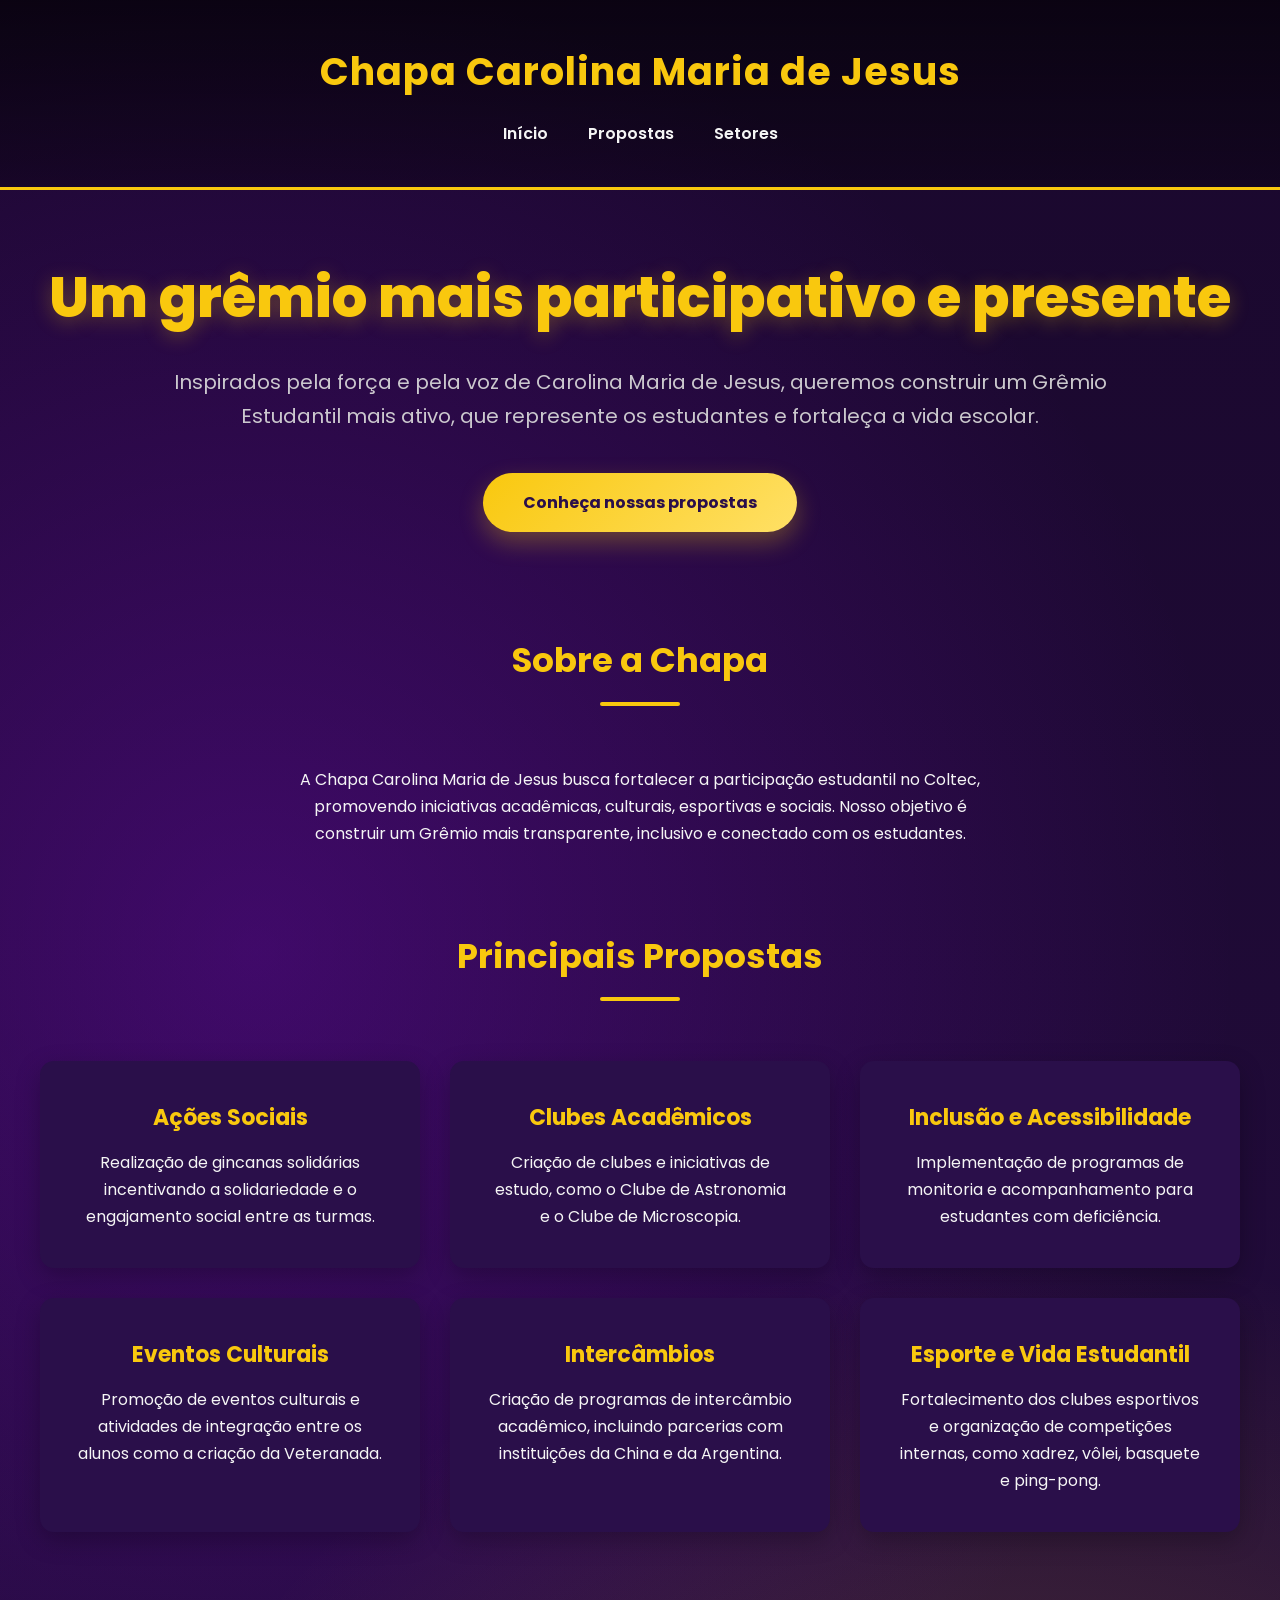
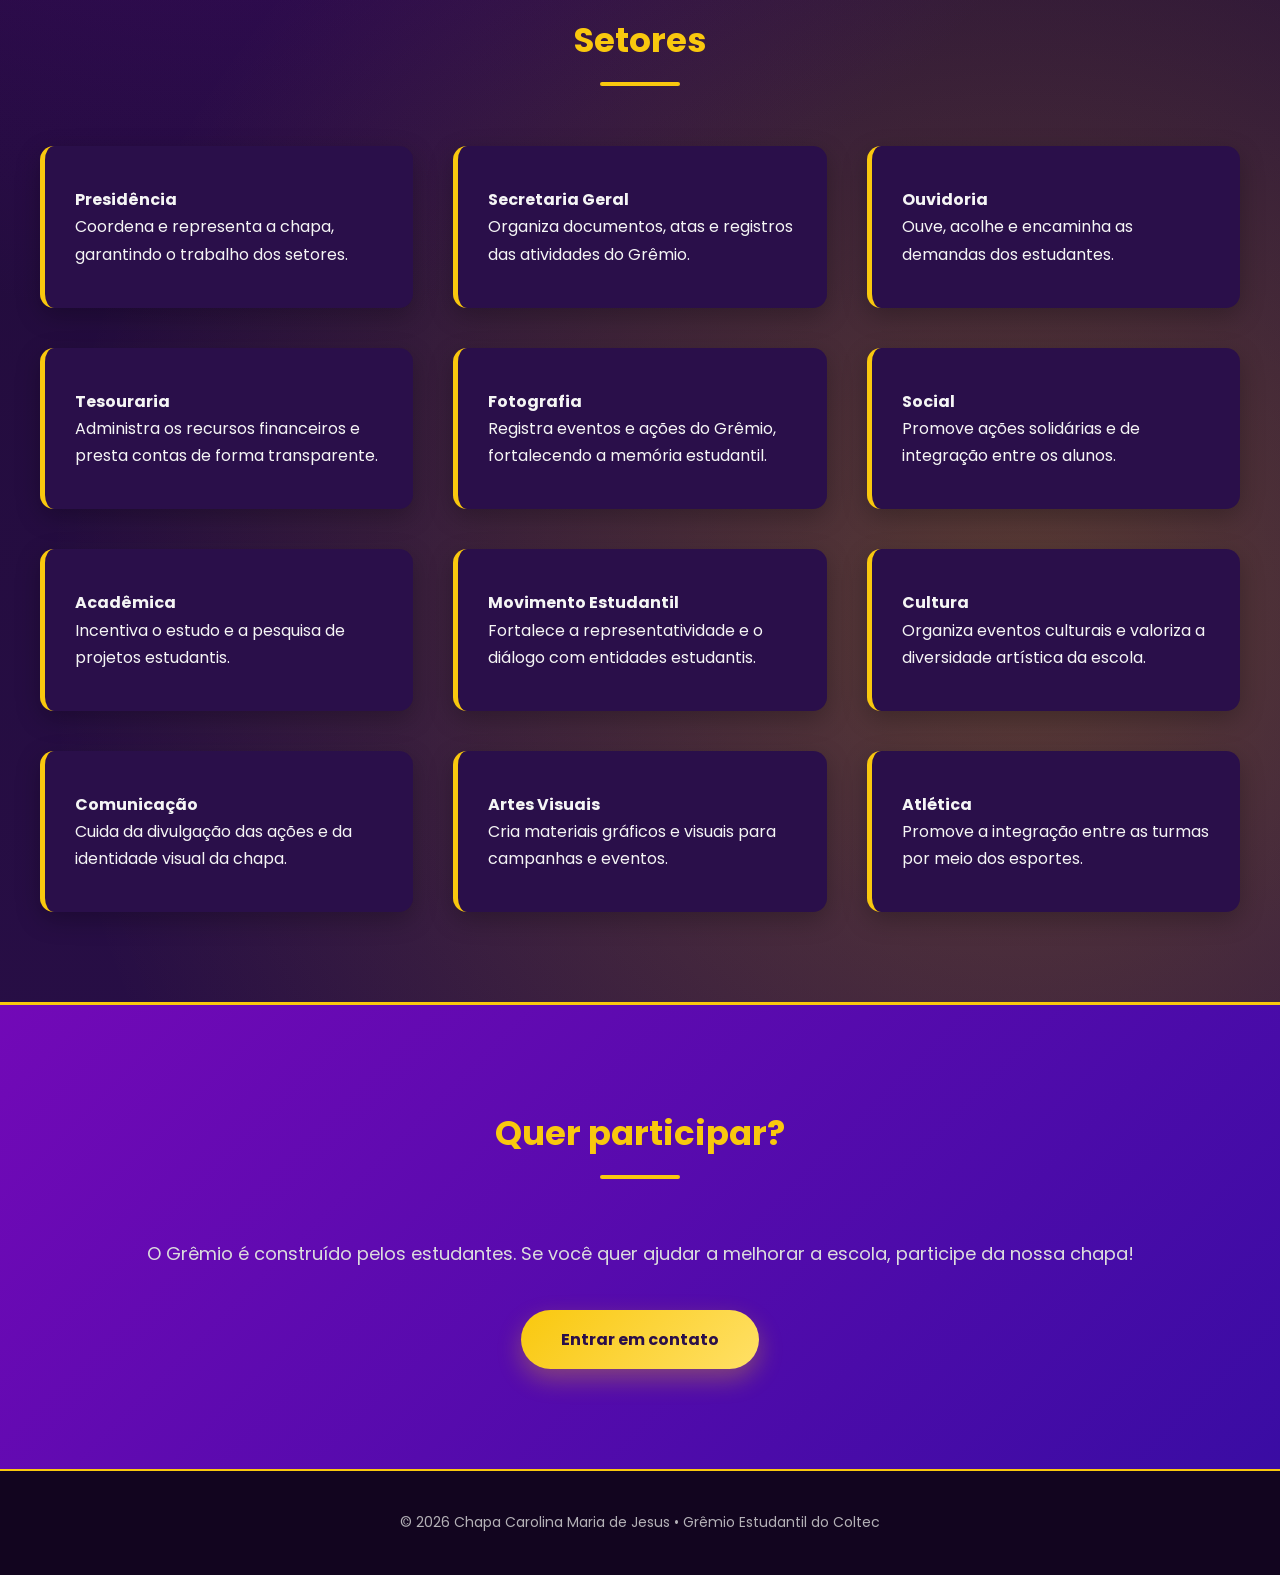
==== commit f0c8bda6: "Imagens atualizadas e páginas remodeladas" ====
--- a/index.html
+++ b/index.html
@@ -28,10 +28,9 @@
 <div class="container">
 <h2 class="section-title">Sobre a Chapa</h2>
 <p style="text-align:center; max-width:700px; margin:auto;">
-A Chapa Carolina Maria de Jesus busca fortalecer a participação
-estudantil no Coltec, promovendo iniciativas acadêmicas, culturais,
-esportivas e sociais. Nosso objetivo é construir um Grêmio mais
-transparente, inclusivo e conectado com os estudantes.
+A Chapa Carolina Maria de Jesus busca fortalecer a participação estudantil no Coltec, 
+promovendo iniciativas acadêmicas, culturais, esportivas e sociais. 
+Nosso objetivo é construir um Grêmio mais transparente, inclusivo e conectado com os estudantes.
 </p>
 </div>
 </section>
@@ -41,20 +40,28 @@
 <h2 class="section-title">Principais Propostas</h2>
 <div class="cards">
 <div class="card">
+<h3>Ações Sociais</h3>
+<p>Realização de gincanas solidárias incentivando a solidariedade e o engajamento social entre as turmas.</p>
+</div>
+<div class="card">
 <h3>Clubes Acadêmicos</h3>
-<p>Criação de clubes para incentivar o estudo, pesquisa e troca de conhecimento.</p>
+<p>Criação de clubes e iniciativas de estudo, como o Clube de Astronomia e o Clube de Microscopia.</p>
+</div>
+<div class="card">
+<h3>Inclusão e Acessibilidade</h3>
+<p>Implementação de programas de monitoria e acompanhamento para estudantes com deficiência.</p>
 </div>
 <div class="card">
 <h3>Eventos Culturais</h3>
-<p>Organizar eventos culturais que valorizem a criatividade e a diversidade.</p>
+<p>Promoção de eventos culturais e atividades de integração entre os alunos como a criação da Veteranada.</p>
 </div>
 <div class="card">
-<h3>Fortalecer a Atlética</h3>
-<p>Mais apoio ao esporte e integração entre as turmas.</p>
+<h3>Intercâmbios</h3>
+<p>Criação de programas de intercâmbio acadêmico, incluindo parcerias com instituições da China e da Argentina.</p>
 </div>
 <div class="card">
-<h3>Espaços de Escuta</h3>
-<p>Criar canais para ouvir sugestões e demandas dos estudantes.</p>
+<h3>Esporte e Vida Estudantil</h3>
+<p>Fortalecimento dos clubes esportivos e organização de competições internas, como xadrez, vôlei, basquete e ping-pong.</p>
 </div>
 </div>
 </div>
@@ -67,7 +74,7 @@
 
 <a href="/setores#presidencia" class="member">
 <h4>Presidência</h4>
-<p>Coordena e representa a chapa, garantindo o bom funcionamento de todas as áreas.</p>
+<p>Coordena e representa a chapa, garantindo o trabalho dos setores.</p>
 </a>
 
 <a href="/setores#secretaria-geral" class="member">
@@ -77,7 +84,7 @@
 
 <a href="/setores#ouvidoria" class="member">
 <h4>Ouvidoria</h4>
-<p>Responsável por ouvir, acolher e encaminhar as demandas dos estudantes.</p>
+<p>Ouve, acolhe e encaminha as demandas dos estudantes.</p>
 </a>
 
 <a href="/setores#tesouraria" class="member">
@@ -87,7 +94,7 @@
 
 <a href="/setores#fotografia" class="member">
 <h4>Fotografia</h4>
-<p>Registra os eventos e ações do Grêmio, fortalecendo a memória estudantil.</p>
+<p>Registra eventos e ações do Grêmio, fortalecendo a memória estudantil.</p>
 </a>
 
 <a href="/setores#social" class="member">
@@ -97,12 +104,12 @@
 
 <a href="/setores#academica" class="member">
 <h4>Acadêmica</h4>
-<p>Incentiva o estudo, a pesquisa e o desenvolvimento de projetos estudantis.</p>
+<p>Incentiva o estudo e a pesquisa de projetos estudantis.</p>
 </a>
 
 <a href="/setores#movimento-estudantil" class="member">
 <h4>Movimento Estudantil</h4>
-<p>Fortalece a representatividade e o diálogo com outras entidades estudantis.</p>
+<p>Fortalece a representatividade e o diálogo com entidades estudantis.</p>
 </a>
 
 <a href="/setores#cultura" class="member">
@@ -122,7 +129,7 @@
 
 <a href="/setores#atletica" class="member">
 <h4>Atlética</h4>
-<p>Promove o esporte e a integração entre as turmas por meio de atividades esportivas.</p>
+<p>Promove a integração entre as turmas por meio dos esportes.</p>
 </a>
 
 </div>
@@ -136,7 +143,7 @@
 O Grêmio é construído pelos estudantes. Se você quer ajudar a melhorar
 a escola, participe da nossa chapa!
 </p>
-<a class="button" href="mailto:contato@chapa-carolina.com">Entrar em contato</a>
+<a class="button" href="https://www.instagram.com/achapacarolinamariadejesus/">Entrar em contato</a>
 </div>
 </section>
 
--- a/style.css
+++ b/style.css
@@ -95,7 +95,7 @@
 /* ===== HERO ===== */
 .hero {
     text-align: center;
-    padding: 160px 20px;
+    padding: 60px 20px;
     position: relative;
 }
 
@@ -108,7 +108,7 @@
 }
 
 .hero p {
-    max-width: 720px;
+    max-width: 1000px;
     margin: auto;
     font-size: 20px;
     color: var(--light-text);
@@ -247,7 +247,7 @@
 }
 
 .setor-desc {
-    max-width: 800px;
+    max-width: 1000px;
     margin: 0 auto 60px;
     text-align: center;
     color: var(--light-text);
@@ -313,7 +313,7 @@
 
 .badge.vice {
     top: 25px;
-    right: 25px;
+    right: 35px;
 }
 
 /* ===== AJUSTES PARA INTEGRANTES ===== */
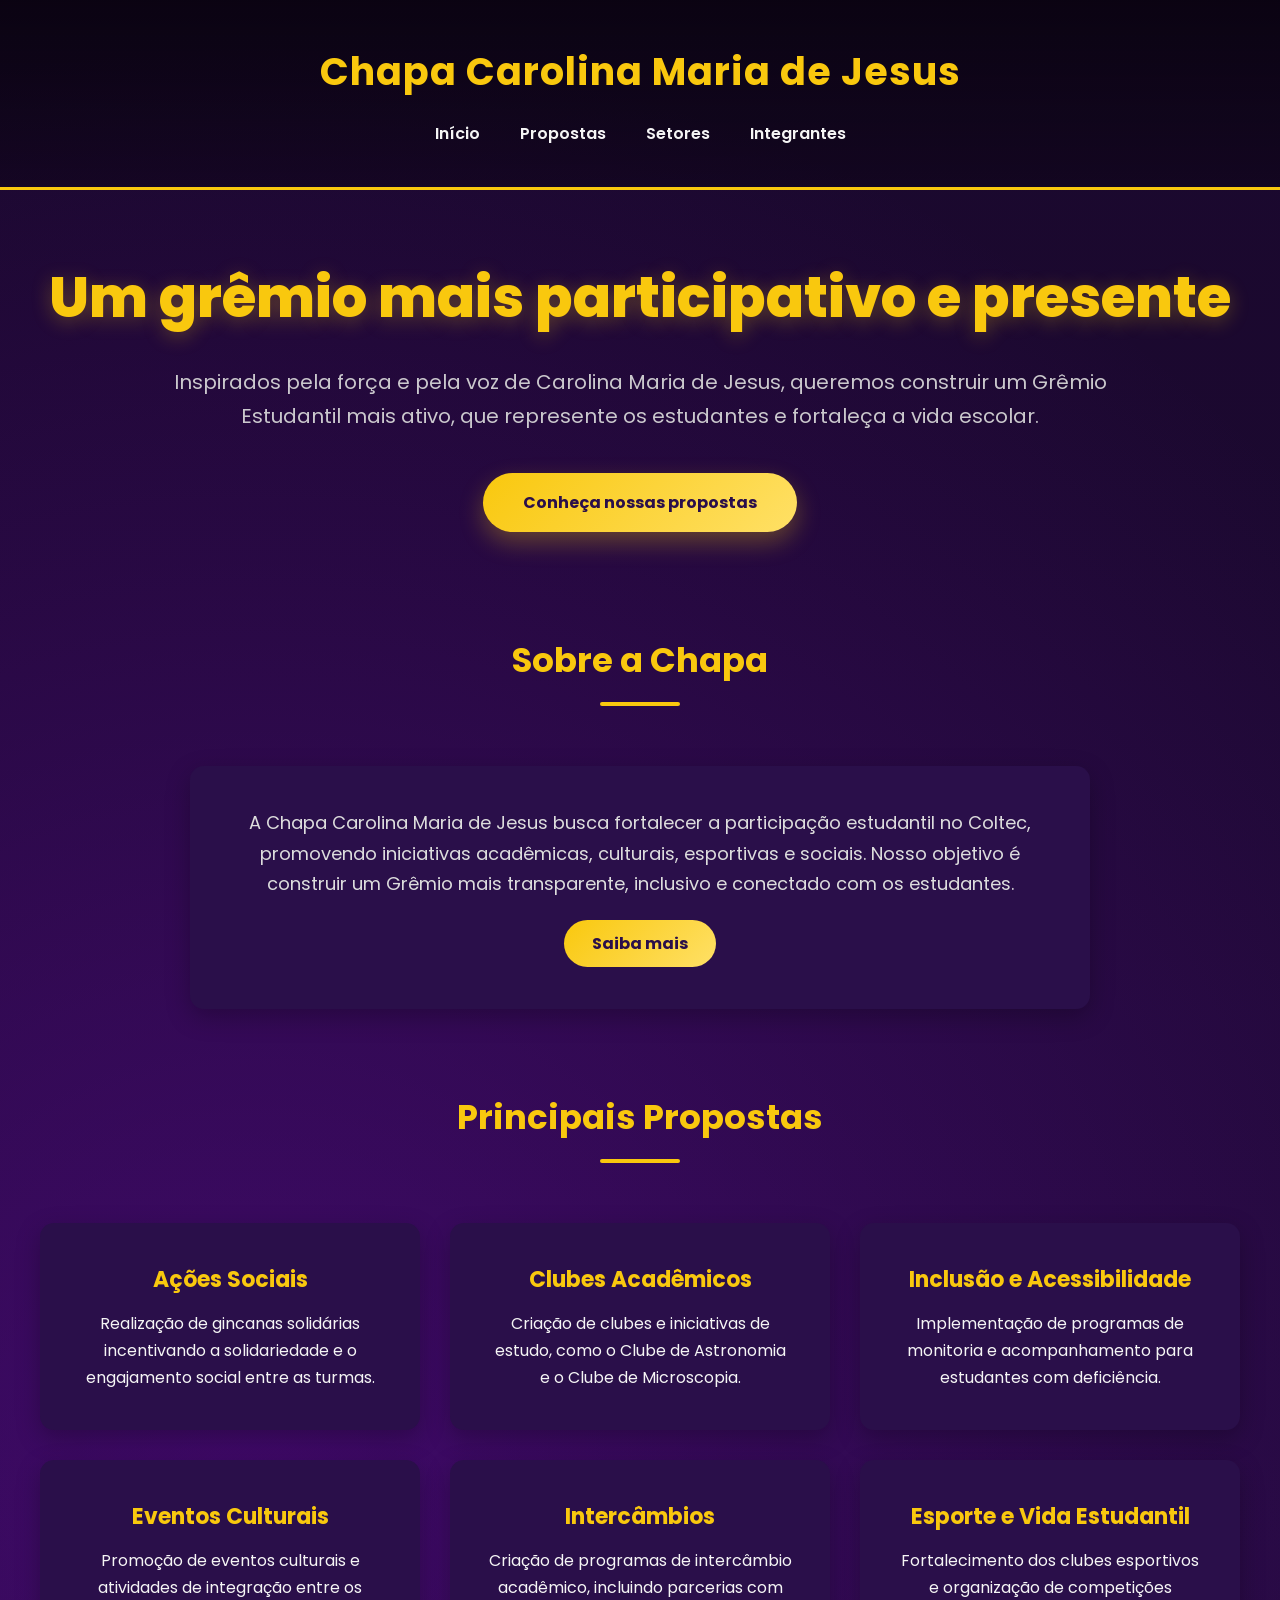
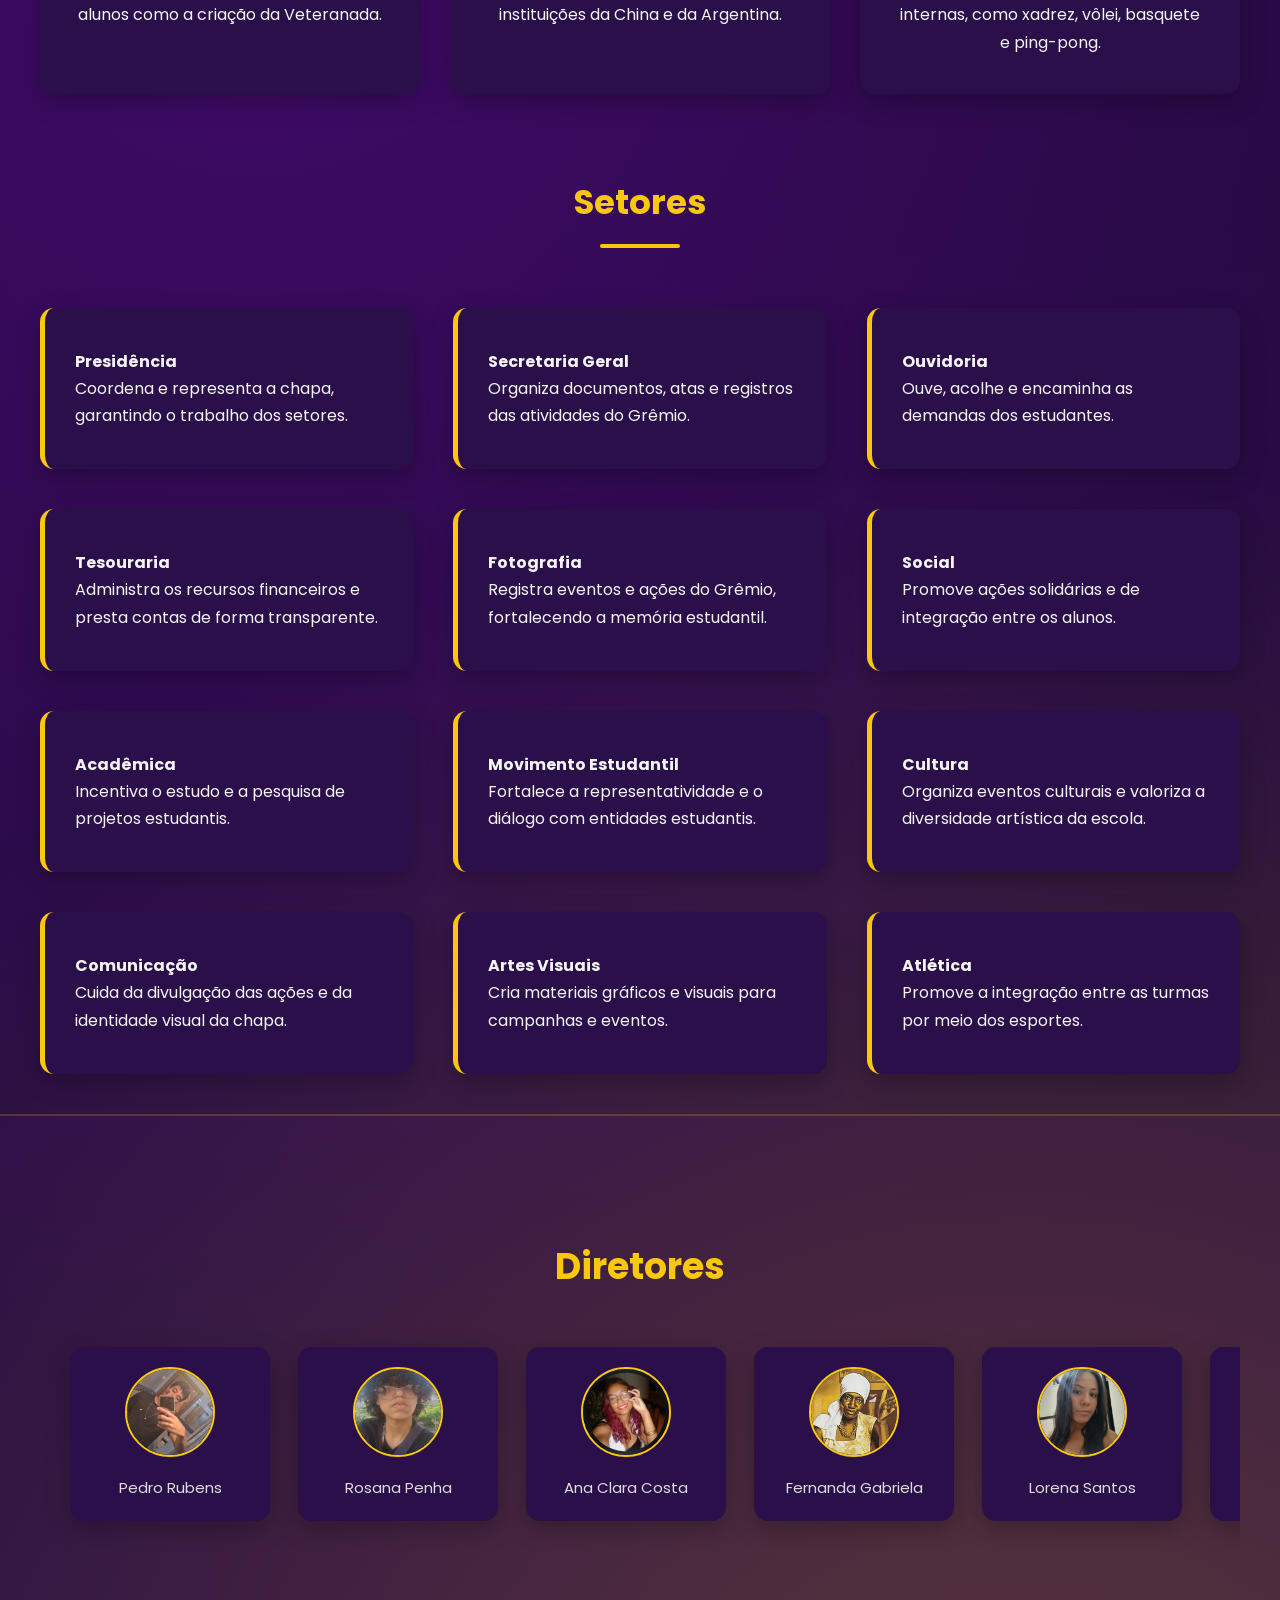
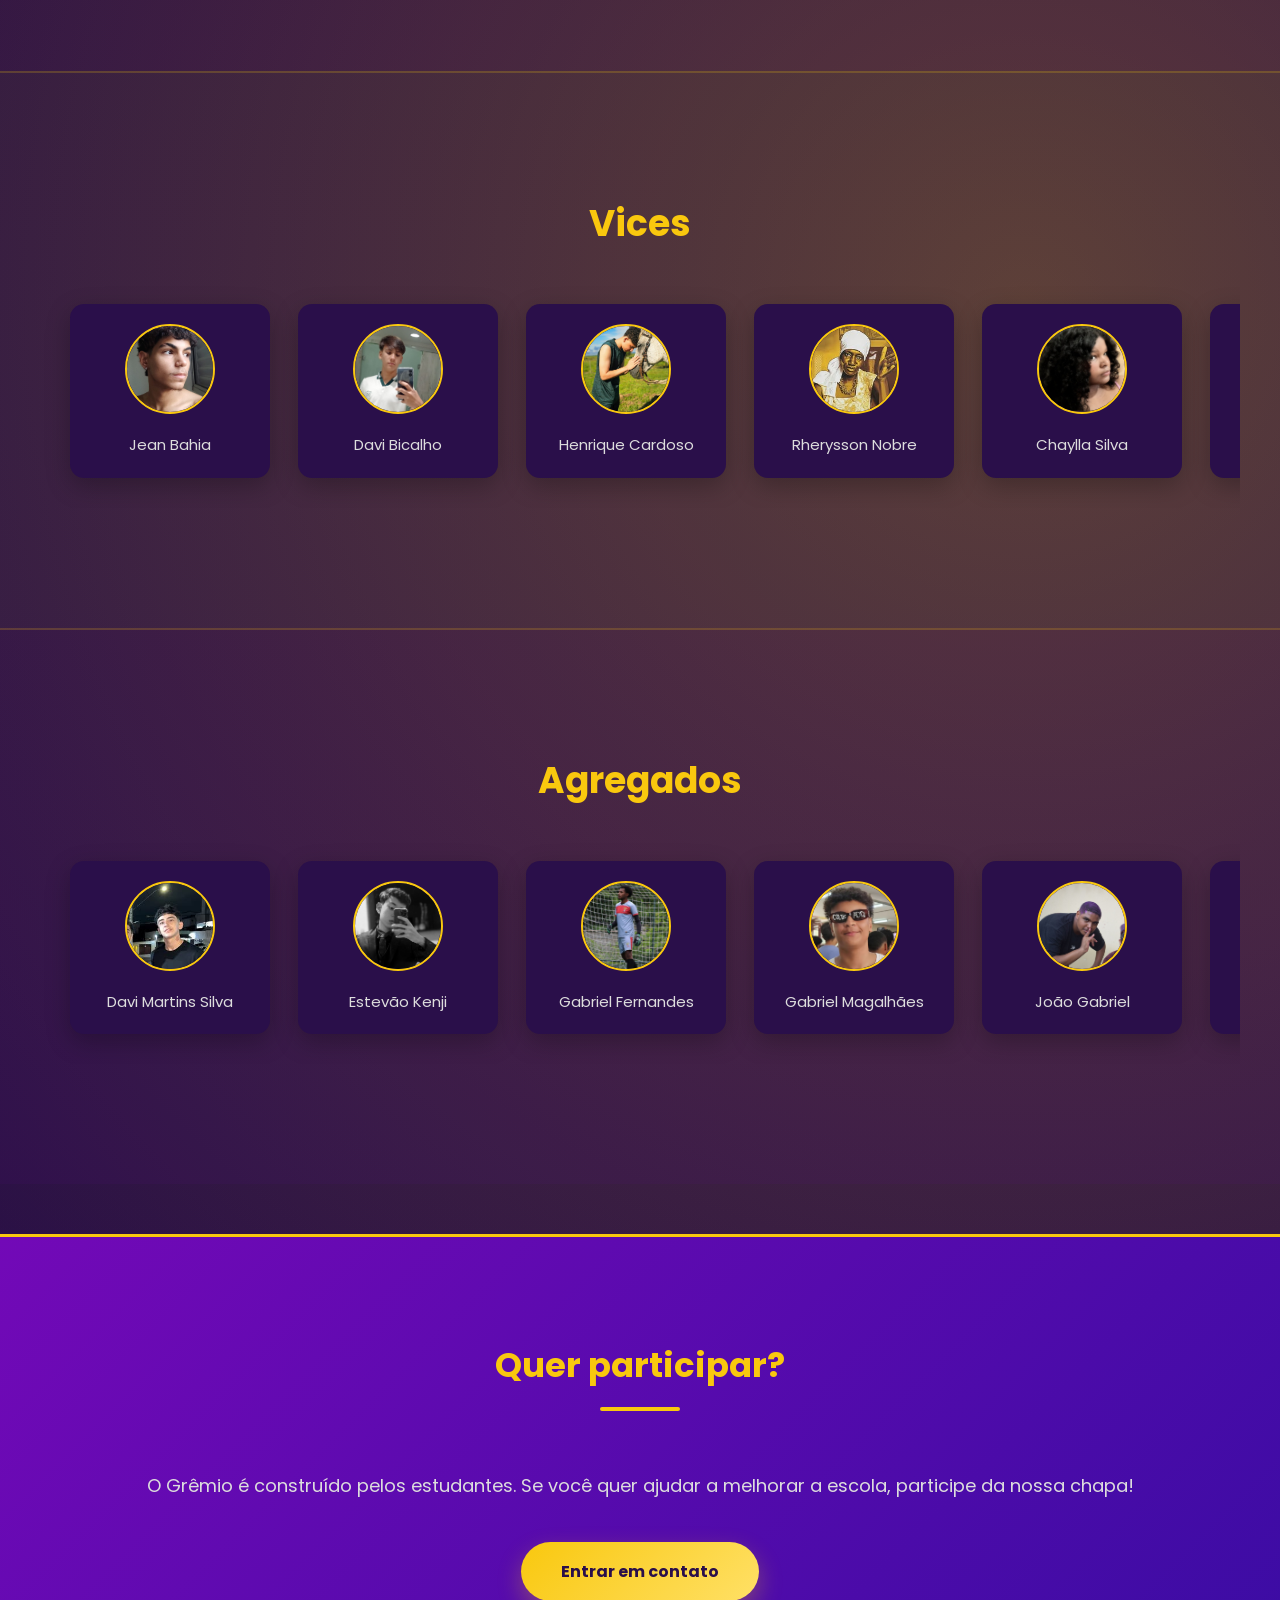
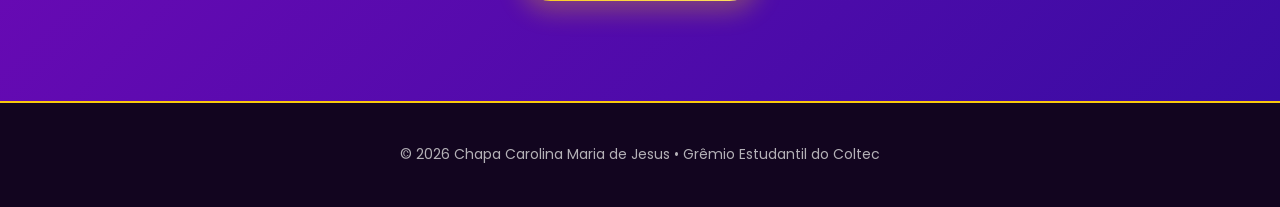
==== commit 88c156bb: "Atualização de vários conteúdos" ====
--- a/index.html
+++ b/index.html
@@ -25,14 +25,17 @@
 </section>
 
 <section id="sobre">
-<div class="container">
-<h2 class="section-title">Sobre a Chapa</h2>
-<p style="text-align:center; max-width:700px; margin:auto;">
-A Chapa Carolina Maria de Jesus busca fortalecer a participação estudantil no Coltec, 
-promovendo iniciativas acadêmicas, culturais, esportivas e sociais. 
-Nosso objetivo é construir um Grêmio mais transparente, inclusivo e conectado com os estudantes.
-</p>
-</div>
+  <div class="container">
+    <h2 class="section-title">Sobre a Chapa</h2>
+    <a href="/sobre/" class="sobre-card">
+      <p>
+        A Chapa Carolina Maria de Jesus busca fortalecer a participação estudantil no Coltec, 
+        promovendo iniciativas acadêmicas, culturais, esportivas e sociais. 
+        Nosso objetivo é construir um Grêmio mais transparente, inclusivo e conectado com os estudantes.
+      </p>
+      <span class="button-link">Saiba mais</span>
+    </a>
+  </div>
 </section>
 
 <section id="propostas">
@@ -134,6 +137,68 @@
 
 </div>
 </div>
+</section>
+
+<section class="setor">
+  <div class="container">
+    <h2 class="setor-title">Diretores</h2>
+    <div class="carousel-container">
+      <div class="carousel-item"><img src="/assets/images/pedro-rubens.jpg"><p>Pedro Rubens</p></div>
+      <div class="carousel-item"><img src="/assets/images/rosana-penha.jpg"><p>Rosana Penha</p></div>
+      <div class="carousel-item"><img src="/assets/images/ana-clara-costa.jpg"><p>Ana Clara Costa</p></div>
+      <div class="carousel-item"><img src="/assets/images/fernanda-gabriela.jpg"><p>Fernanda Gabriela</p></div>
+      <div class="carousel-item"><img src="/assets/images/lorena-santos.jpg"><p>Lorena Santos</p></div>
+      <div class="carousel-item"><img src="/assets/images/isabela-schatz.jpg"><p>Isabela Schatz</p></div>
+      <div class="carousel-item"><img src="/assets/images/samuel-couto.jpg"><p>Samuel Couto</p></div>
+      <div class="carousel-item"><img src="/assets/images/pablo-henrique.jpg"><p>Pablo Henrique</p></div>
+      <div class="carousel-item"><img src="/assets/images/andressa-oliveira.jpg"><p>Andressa Oliveira</p></div>
+      <div class="carousel-item"><img src="/assets/images/anna-loren.jpg"><p>Anna Loren</p></div>
+      <div class="carousel-item"><img src="/assets/images/milena-roque.jpg"><p>Milena Roque</p></div>
+      <div class="carousel-item"><img src="/assets/images/miguel-antunes.jpg"><p>Miguel Antunes</p></div>
+    </div>
+  </div>
+</section>
+
+<section class="setor">
+  <div class="container">
+    <h2 class="setor-title">Vices</h2>
+    <div class="carousel-container">
+      <div class="carousel-item"><img src="/assets/images/jean-bahia.jpg"><p>Jean Bahia</p></div>
+      <div class="carousel-item"><img src="/assets/images/davi-bicalho.jpg"><p>Davi Bicalho</p></div>
+      <div class="carousel-item"><img src="/assets/images/henrique-cardoso.jpg"><p>Henrique Cardoso</p></div>
+      <div class="carousel-item"><img src="/assets/images/rherysson-nobre.jpg"><p>Rherysson Nobre</p></div>
+      <div class="carousel-item"><img src="/assets/images/chaylla-silva.jpg"><p>Chaylla Silva</p></div>
+      <div class="carousel-item"><img src="/assets/images/risley-roque.jpg"><p>Risley Roque</p></div>
+      <div class="carousel-item"><img src="/assets/images/mariana-luzia.jpg"><p>Mariana Luzia</p></div>
+      <div class="carousel-item"><img src="/assets/images/sofia-massi.jpg"><p>Sofia Massi</p></div>
+      <div class="carousel-item"><img src="/assets/images/lara-goncalves.jpg"><p>Lara Gonçalves</p></div>
+      <div class="carousel-item"><img src="/assets/images/elisa-muniz.jpg"><p>Elisa Muniz</p></div>
+      <div class="carousel-item"><img src="/assets/images/noemy-batista.jpg"><p>Noemy Batista</p></div>
+      <div class="carousel-item"><img src="/assets/images/joao-gabriel-ferreira.jpg"><p>João Gabriel</p></div>
+    </div>
+  </div>
+</section>
+
+<section class="setor">
+  <div class="container">
+    <h2 class="setor-title">Agregados</h2>
+    <div class="carousel-container">
+      <div class="carousel-item"><img src="/assets/images/davi-martins-silva.jpg"><p>Davi Martins Silva</p></div>
+      <div class="carousel-item"><img src="/assets/images/estevao-kenji.jpg"><p>Estevão Kenji</p></div>
+      <div class="carousel-item"><img src="/assets/images/gabriel-fernandes.jpg"><p>Gabriel Fernandes</p></div>
+      <div class="carousel-item"><img src="/assets/images/gabriel-magalhaes.jpg"><p>Gabriel Magalhães</p></div>
+      <div class="carousel-item"><img src="/assets/images/joao-gabriel-dos-santos.jpg"><p>João Gabriel</p></div>
+      <div class="carousel-item"><img src="/assets/images/kairo-marquez.jpg"><p>Kairo Marquez</p></div>
+      <div class="carousel-item"><img src="/assets/images/lucca-notini.jpg"><p>Lucca Notini</p></div>
+      <div class="carousel-item"><img src="/assets/images/miguel-batista.jpg"><p>Miguel Batista</p></div>
+      <div class="carousel-item"><img src="/assets/images/miguel-libanio.jpg"><p>Miguel Libanio</p></div>
+      <div class="carousel-item"><img src="/assets/images/amanda.jpg"><p>Amanda</p></div>
+      <div class="carousel-item"><img src="/assets/images/bernardo-daniel.jpg"><p>Bernardo Daniel</p></div>
+      <div class="carousel-item"><img src="/assets/images/bernardo-luiz.jpg"><p>Bernardo Luiz</p></div>
+      <div class="carousel-item"><img src="/assets/images/enzo-ferreira.jpg"><p>Enzo Ferreira</p></div>
+      <div class="carousel-item"><img src="/assets/images/pietro-bicalho.jpg"><p>Pietro Bicalho</p></div>
+    </div>
+  </div>
 </section>
 
 <section id="participar" class="cta">
--- a/style.css
+++ b/style.css
@@ -182,6 +182,50 @@
     font-size: 22px;
 }
 
+/* ===== SOBRE ===== */
+
+.sobre-card {
+  display: block;
+  background: var(--card-bg);
+  border-radius: var(--border-radius);
+  padding: 40px;
+  max-width: 900px;
+  margin: 0 auto;
+  text-align: center;
+  color: var(--light-text);
+  box-shadow: var(--shadow);
+  border: 2px solid transparent;
+  transition: 0.3s;
+  text-decoration: none;
+}
+
+.sobre-card:hover {
+  transform: translateY(-6px);
+  border-color: var(--yellow);
+  box-shadow: 0 20px 40px rgba(249, 200, 14, 0.25);
+}
+
+.sobre-card p {
+  font-size: 18px;
+  line-height: 1.7;
+  margin-bottom: 20px;
+}
+
+.button-link {
+  display: inline-block;
+  background: linear-gradient(135deg, var(--yellow), var(--yellow-light));
+  color: #2a0f4a;
+  font-weight: 700;
+  padding: 10px 28px;
+  border-radius: 50px;
+  transition: 0.3s;
+}
+
+.sobre-card:hover .button-link {
+  transform: translateY(-2px);
+  box-shadow: 0 8px 20px rgba(249, 200, 14, 0.3);
+}
+
 /* ===== EQUIPE ===== */
 .team {
     display: grid;
@@ -312,8 +356,73 @@
 }
 
 .badge.vice {
-    top: 25px;
-    right: 35px;
+    top: 16px;
+    right: 45px;
+}
+
+/* ===== AJUSTES PARA INTEGRANTES ===== */
+
+.carousel-container {
+  overflow-x: auto;
+  overflow-y: visible; /* garante que nada seja cortado verticalmente */
+  white-space: nowrap;
+  scroll-behavior: smooth;
+  padding: 30px 20px 30px; /* mais espaço embaixo */
+  margin: 0;
+}
+
+.setor {
+  overflow: visible; /* evita que o carrossel seja cortado dentro da seção */
+}
+
+.carousel-container::-webkit-scrollbar {
+  height: 8px;
+}
+
+.carousel-container::-webkit-scrollbar-thumb {
+  background: var(--yellow);
+  border-radius: 4px;
+}
+
+.carousel-item {
+  display: inline-block;
+  background: var(--card-bg);
+  border-radius: var(--border-radius);
+  text-align: center;
+  padding: 20px;
+  margin: 0 12px; /* espaço entre os cards */
+  box-shadow: var(--shadow);
+  transition: 0.3s;
+  width: 200px;
+  vertical-align: top;
+}
+
+.carousel-item:first-child {
+  margin-left: 10px; /* respiro no início */
+}
+
+.carousel-item:last-child {
+  margin-right: 10px; /* respiro no fim */
+}
+
+.carousel-item:hover {
+  transform: translateY(-4px);
+  box-shadow: 0 15px 25px rgba(249, 200, 14, 0.25);
+}
+
+.carousel-item img {
+  width: 90px;
+  height: 90px;
+  border-radius: 50%;
+  object-fit: cover;
+  margin-bottom: 10px;
+  border: 2px solid var(--yellow);
+}
+
+.carousel-item p {
+  color: var(--light-text);
+  font-size: 15px;
+  white-space: normal;
 }
 
 /* ===== AJUSTES PARA INTEGRANTES ===== */
@@ -357,7 +466,8 @@
 
 .integrante p {
     color: var(--light-text);
-    font-size: 15px;
+    font-size: 14px;
+    font-weight:600;
 }
 
 /* ===== RESPONSIVIDADE ===== */
